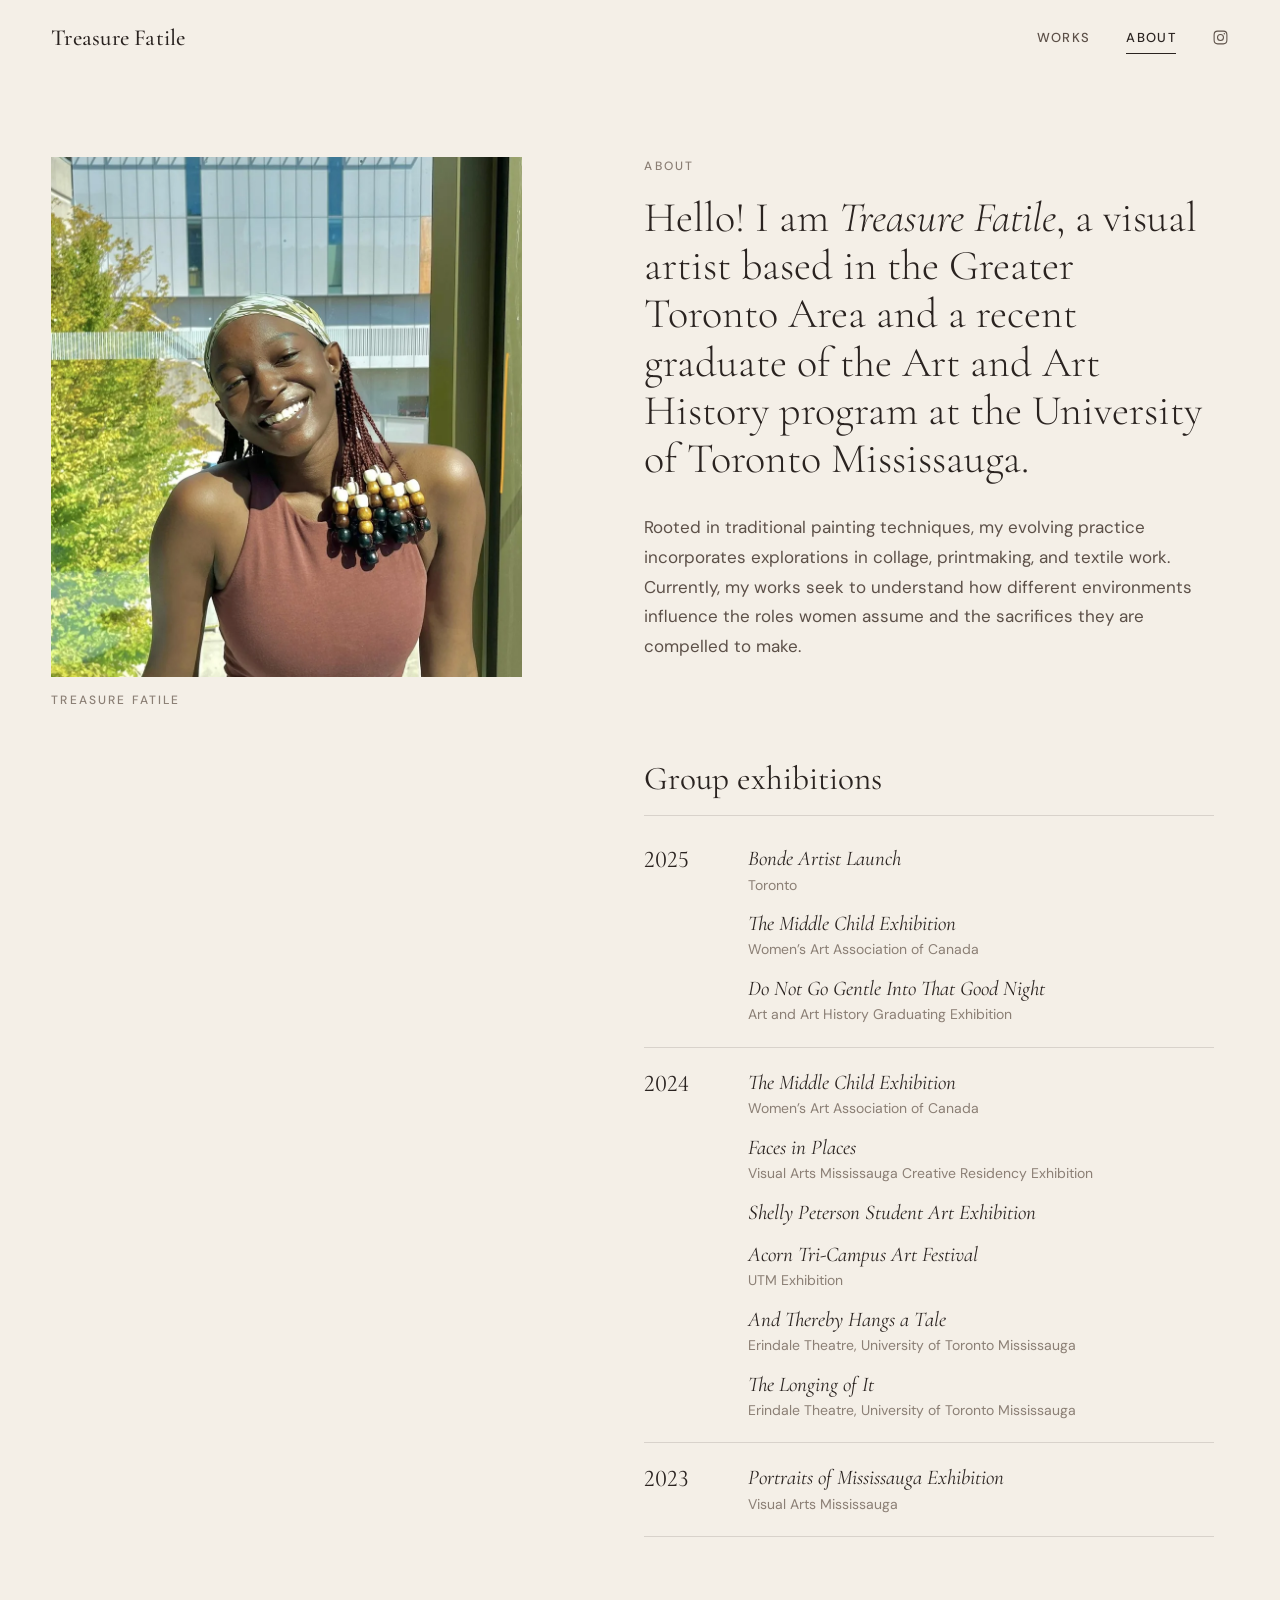
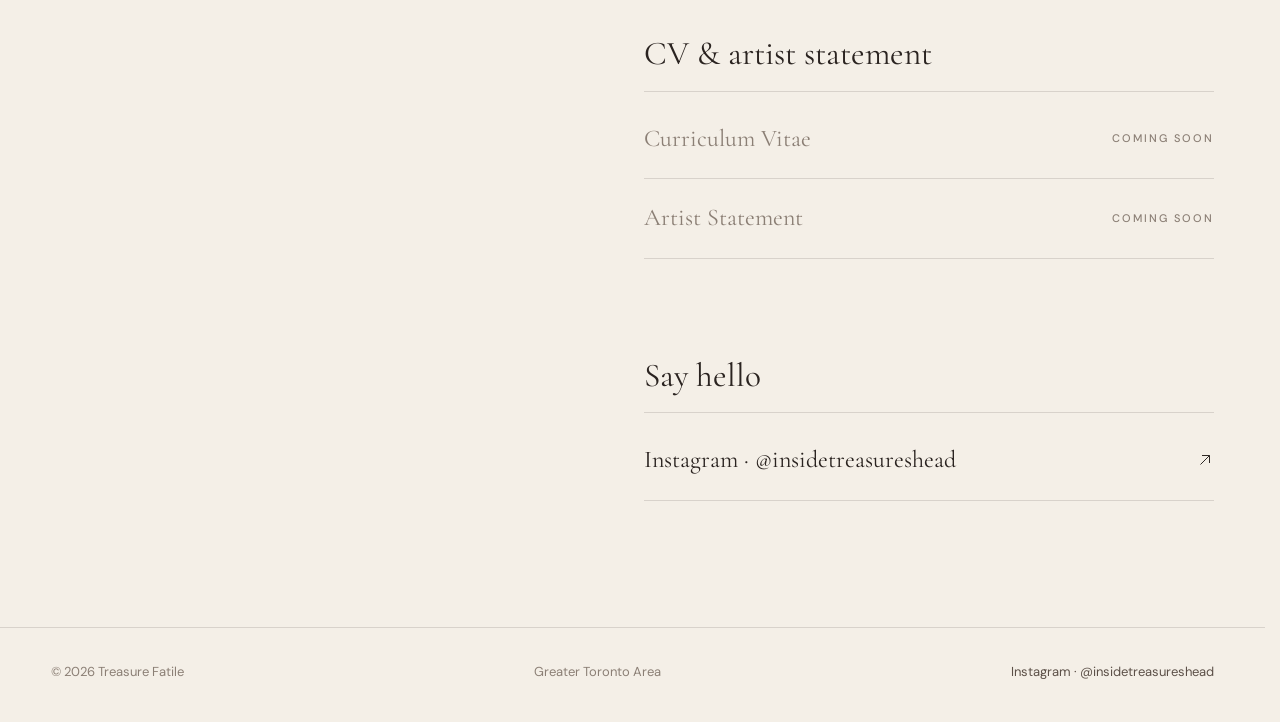
==== about.html @ 6b2fd675 "Build Treasure Fatile art portfolio site Static portfolio with a home page that flows through the wo" ====
<!doctype html>
<html lang="en">
  <head>
    <meta charset="utf-8" />
    <meta name="viewport" content="width=device-width, initial-scale=1, viewport-fit=cover" />
    <title>About | Treasure Fatile</title>
    <meta name="description" content="Treasure Fatile is a visual artist based in the Greater Toronto Area and a graduate of the Art and Art History program at the University of Toronto Mississauga." />
    <meta name="theme-color" content="#f4efe7" />
    <meta property="og:type" content="website" />
    <meta property="og:title" content="About | Treasure Fatile" />
    <meta property="og:description" content="Treasure Fatile is a visual artist based in the Greater Toronto Area and a graduate of the Art and Art History program at the University of Toronto Mississauga." />
    <meta property="og:image" content="assets/img/og.jpg" />
    <meta name="twitter:card" content="summary_large_image" />
    <link rel="icon" href="assets/img/favicon.svg" type="image/svg+xml" />
    <link rel="preload" href="assets/fonts/cormorant-garamond-latin-300-normal.woff2" as="font" type="font/woff2" crossorigin />
    <link rel="preload" href="assets/fonts/dm-sans-latin-wght-normal.woff2" as="font" type="font/woff2" crossorigin />
    <link rel="stylesheet" href="assets/css/fonts.css" />
    <link rel="stylesheet" href="assets/css/style.css" />
    <script>document.documentElement.classList.add("js");</script>
    <script src="assets/js/data.js" defer></script>
    <script src="assets/js/images.js" defer></script>
    <script src="assets/js/main.js" defer></script>
  </head>
  <body data-page="about">
    <a class="skip" href="#main">Skip to content</a>
    <header class="site-header">
      <div class="wrap">
        <a class="wordmark" href="index.html">Treasure Fatile</a>
        <nav class="nav" aria-label="Main">
          <a href="works.html">Works</a>
          <a href="about.html" aria-current="page">About</a>
          <a class="nav__ig" href="https://www.instagram.com/insidetreasureshead/" target="_blank" rel="noopener" aria-label="Instagram, @insidetreasureshead (opens in a new tab)">
            <svg viewBox="0 0 24 24" fill="none" stroke="currentColor" stroke-width="1.5" aria-hidden="true"><rect x="3" y="3" width="18" height="18" rx="5"/><circle cx="12" cy="12" r="4.2"/><circle cx="17.4" cy="6.6" r="1" fill="currentColor" stroke="none"/></svg>
          </a>
        </nav>
      </div>
    </header>

    <main id="main" class="about">
      <div class="wrap">
        <figure class="about__portrait" data-reveal>
          <div data-art="treasure-portrait" data-alt="Portrait of Treasure Fatile"></div>
          <figcaption class="eyebrow">Treasure Fatile</figcaption>
        </figure>

        <div class="about__body">
          <h1 class="eyebrow" data-reveal>About</h1>
          <p class="about__lead" data-reveal style="--d: 0.08s">
            Hello! I am <em>Treasure Fatile</em>, a visual artist based in the Greater Toronto Area and a recent
            graduate of the Art and Art History program at the University of Toronto Mississauga.
          </p>
          <p class="about__text" data-reveal style="--d: 0.16s">
            Rooted in traditional painting techniques, my evolving practice incorporates explorations in collage,
            printmaking, and textile work. Currently, my works seek to understand how different environments
            influence the roles women assume and the sacrifices they are compelled to make.
          </p>

          <section class="about-section" aria-labelledby="ex-title">
            <h2 id="ex-title" data-reveal>Group exhibitions</h2>
            <div class="ex-year" data-reveal>
              <h3>2025</h3>
              <ul>
                  <li>
                    <span class="ex-title">Bonde Artist Launch</span>
                    <span class="ex-venue">Toronto</span>
                  </li>
                  <li>
                    <span class="ex-title">The Middle Child Exhibition</span>
                    <span class="ex-venue">Women’s Art Association of Canada</span>
                  </li>
                  <li>
                    <span class="ex-title">Do Not Go Gentle Into That Good Night</span>
                    <span class="ex-venue">Art and Art History Graduating Exhibition</span>
                  </li>
              </ul>
            </div>
            <div class="ex-year" data-reveal>
              <h3>2024</h3>
              <ul>
                  <li>
                    <span class="ex-title">The Middle Child Exhibition</span>
                    <span class="ex-venue">Women’s Art Association of Canada</span>
                  </li>
                  <li>
                    <span class="ex-title">Faces in Places</span>
                    <span class="ex-venue">Visual Arts Mississauga Creative Residency Exhibition</span>
                  </li>
                  <li>
                    <span class="ex-title">Shelly Peterson Student Art Exhibition</span>
                  </li>
                  <li>
                    <span class="ex-title">Acorn Tri-Campus Art Festival</span>
                    <span class="ex-venue">UTM Exhibition</span>
                  </li>
                  <li>
                    <span class="ex-title">And Thereby Hangs a Tale</span>
                    <span class="ex-venue">Erindale Theatre, University of Toronto Mississauga</span>
                  </li>
                  <li>
                    <span class="ex-title">The Longing of It</span>
                    <span class="ex-venue">Erindale Theatre, University of Toronto Mississauga</span>
                  </li>
              </ul>
            </div>
            <div class="ex-year" data-reveal>
              <h3>2023</h3>
              <ul>
                  <li>
                    <span class="ex-title">Portraits of Mississauga Exhibition</span>
                    <span class="ex-venue">Visual Arts Mississauga</span>
                  </li>
              </ul>
            </div>
          </section>

          <section class="about-section" aria-labelledby="docs-title">
            <h2 id="docs-title" data-reveal>CV &amp; artist statement</h2>
            <!--
              When the files are ready, replace each <span class="doc-link doc-link--pending"> ... </span> with a link, e.g.
              <a class="doc-link" href="assets/docs/treasure-fatile-cv.pdf" target="_blank" rel="noopener">Curriculum Vitae <svg class="arrow" viewBox="0 0 24 24" fill="none" stroke="currentColor" stroke-width="1.3" aria-hidden="true"><path d="M6 18L18 6M8 6h10v10"/></svg></a>
            -->
            <ul class="doc-links" data-reveal>
              <li>
                <span class="doc-link doc-link--pending">Curriculum Vitae <span class="eyebrow">Coming soon</span></span>
              </li>
              <li>
                <span class="doc-link doc-link--pending">Artist Statement <span class="eyebrow">Coming soon</span></span>
              </li>
            </ul>
          </section>

          <section class="about-section" aria-labelledby="hello-title">
            <h2 id="hello-title" data-reveal>Say hello</h2>
            <ul class="doc-links" data-reveal>
              <li>
                <a class="doc-link" href="https://www.instagram.com/insidetreasureshead/" target="_blank" rel="noopener">Instagram &middot; @insidetreasureshead <svg class="arrow" viewBox="0 0 24 24" fill="none" stroke="currentColor" stroke-width="1.3" aria-hidden="true"><path d="M6 18L18 6M8 6h10v10"/></svg></a>
              </li>
            </ul>
          </section>
        </div>
      </div>
    </main>

    <footer class="site-footer">
      <div class="wrap">
        <span>&copy; <span data-current-year>2026</span> Treasure Fatile</span>
        <span>Greater Toronto Area</span>
        <a href="https://www.instagram.com/insidetreasureshead/" target="_blank" rel="noopener">Instagram &middot; @insidetreasureshead</a>
      </div>
    </footer>
  </body>
</html>
---- assets/css/fonts.css ----
/* Self-hosted fonts (from Fontsource, SIL Open Font License). */

@font-face {
  font-family: "Cormorant Garamond";
  font-style: normal;
  font-weight: 300;
  font-display: swap;
  src: url(../fonts/cormorant-garamond-vietnamese-300-normal.woff2) format("woff2");
  unicode-range: U+0102-0103,U+0110-0111,U+0128-0129,U+0168-0169,U+01A0-01A1,U+01AF-01B0,U+0300-0301,U+0303-0304,U+0308-0309,U+0323,U+0329,U+1EA0-1EF9,U+20AB;
}

@font-face {
  font-family: "Cormorant Garamond";
  font-style: normal;
  font-weight: 300;
  font-display: swap;
  src: url(../fonts/cormorant-garamond-latin-ext-300-normal.woff2) format("woff2");
  unicode-range: U+0100-02BA,U+02BD-02C5,U+02C7-02CC,U+02CE-02D7,U+02DD-02FF,U+0304,U+0308,U+0329,U+1D00-1DBF,U+1E00-1E9F,U+1EF2-1EFF,U+2020,U+20A0-20AB,U+20AD-20C0,U+2113,U+2C60-2C7F,U+A720-A7FF;
}

@font-face {
  font-family: "Cormorant Garamond";
  font-style: normal;
  font-weight: 300;
  font-display: swap;
  src: url(../fonts/cormorant-garamond-latin-300-normal.woff2) format("woff2");
  unicode-range: U+0000-00FF,U+0131,U+0152-0153,U+02BB-02BC,U+02C6,U+02DA,U+02DC,U+0304,U+0308,U+0329,U+2000-206F,U+20AC,U+2122,U+2191,U+2193,U+2212,U+2215,U+FEFF,U+FFFD;
}

@font-face {
  font-family: "Cormorant Garamond";
  font-style: italic;
  font-weight: 300;
  font-display: swap;
  src: url(../fonts/cormorant-garamond-vietnamese-300-italic.woff2) format("woff2");
  unicode-range: U+0102-0103,U+0110-0111,U+0128-0129,U+0168-0169,U+01A0-01A1,U+01AF-01B0,U+0300-0301,U+0303-0304,U+0308-0309,U+0323,U+0329,U+1EA0-1EF9,U+20AB;
}

@font-face {
  font-family: "Cormorant Garamond";
  font-style: italic;
  font-weight: 300;
  font-display: swap;
  src: url(../fonts/cormorant-garamond-latin-ext-300-italic.woff2) format("woff2");
  unicode-range: U+0100-02BA,U+02BD-02C5,U+02C7-02CC,U+02CE-02D7,U+02DD-02FF,U+0304,U+0308,U+0329,U+1D00-1DBF,U+1E00-1E9F,U+1EF2-1EFF,U+2020,U+20A0-20AB,U+20AD-20C0,U+2113,U+2C60-2C7F,U+A720-A7FF;
}

@font-face {
  font-family: "Cormorant Garamond";
  font-style: italic;
  font-weight: 300;
  font-display: swap;
  src: url(../fonts/cormorant-garamond-latin-300-italic.woff2) format("woff2");
  unicode-range: U+0000-00FF,U+0131,U+0152-0153,U+02BB-02BC,U+02C6,U+02DA,U+02DC,U+0304,U+0308,U+0329,U+2000-206F,U+20AC,U+2122,U+2191,U+2193,U+2212,U+2215,U+FEFF,U+FFFD;
}

@font-face {
  font-family: "Cormorant Garamond";
  font-style: normal;
  font-weight: 400;
  font-display: swap;
  src: url(../fonts/cormorant-garamond-vietnamese-400-normal.woff2) format("woff2");
  unicode-range: U+0102-0103,U+0110-0111,U+0128-0129,U+0168-0169,U+01A0-01A1,U+01AF-01B0,U+0300-0301,U+0303-0304,U+0308-0309,U+0323,U+0329,U+1EA0-1EF9,U+20AB;
}

@font-face {
  font-family: "Cormorant Garamond";
  font-style: normal;
  font-weight: 400;
  font-display: swap;
  src: url(../fonts/cormorant-garamond-latin-ext-400-normal.woff2) format("woff2");
  unicode-range: U+0100-02BA,U+02BD-02C5,U+02C7-02CC,U+02CE-02D7,U+02DD-02FF,U+0304,U+0308,U+0329,U+1D00-1DBF,U+1E00-1E9F,U+1EF2-1EFF,U+2020,U+20A0-20AB,U+20AD-20C0,U+2113,U+2C60-2C7F,U+A720-A7FF;
}

@font-face {
  font-family: "Cormorant Garamond";
  font-style: normal;
  font-weight: 400;
  font-display: swap;
  src: url(../fonts/cormorant-garamond-latin-400-normal.woff2) format("woff2");
  unicode-range: U+0000-00FF,U+0131,U+0152-0153,U+02BB-02BC,U+02C6,U+02DA,U+02DC,U+0304,U+0308,U+0329,U+2000-206F,U+20AC,U+2122,U+2191,U+2193,U+2212,U+2215,U+FEFF,U+FFFD;
}

@font-face {
  font-family: "Cormorant Garamond";
  font-style: italic;
  font-weight: 400;
  font-display: swap;
  src: url(../fonts/cormorant-garamond-vietnamese-400-italic.woff2) format("woff2");
  unicode-range: U+0102-0103,U+0110-0111,U+0128-0129,U+0168-0169,U+01A0-01A1,U+01AF-01B0,U+0300-0301,U+0303-0304,U+0308-0309,U+0323,U+0329,U+1EA0-1EF9,U+20AB;
}

@font-face {
  font-family: "Cormorant Garamond";
  font-style: italic;
  font-weight: 400;
  font-display: swap;
  src: url(../fonts/cormorant-garamond-latin-ext-400-italic.woff2) format("woff2");
  unicode-range: U+0100-02BA,U+02BD-02C5,U+02C7-02CC,U+02CE-02D7,U+02DD-02FF,U+0304,U+0308,U+0329,U+1D00-1DBF,U+1E00-1E9F,U+1EF2-1EFF,U+2020,U+20A0-20AB,U+20AD-20C0,U+2113,U+2C60-2C7F,U+A720-A7FF;
}

@font-face {
  font-family: "Cormorant Garamond";
  font-style: italic;
  font-weight: 400;
  font-display: swap;
  src: url(../fonts/cormorant-garamond-latin-400-italic.woff2) format("woff2");
  unicode-range: U+0000-00FF,U+0131,U+0152-0153,U+02BB-02BC,U+02C6,U+02DA,U+02DC,U+0304,U+0308,U+0329,U+2000-206F,U+20AC,U+2122,U+2191,U+2193,U+2212,U+2215,U+FEFF,U+FFFD;
}

@font-face {
  font-family: "Cormorant Garamond";
  font-style: normal;
  font-weight: 500;
  font-display: swap;
  src: url(../fonts/cormorant-garamond-vietnamese-500-normal.woff2) format("woff2");
  unicode-range: U+0102-0103,U+0110-0111,U+0128-0129,U+0168-0169,U+01A0-01A1,U+01AF-01B0,U+0300-0301,U+0303-0304,U+0308-0309,U+0323,U+0329,U+1EA0-1EF9,U+20AB;
}

@font-face {
  font-family: "Cormorant Garamond";
  font-style: normal;
  font-weight: 500;
  font-display: swap;
  src: url(../fonts/cormorant-garamond-latin-ext-500-normal.woff2) format("woff2");
  unicode-range: U+0100-02BA,U+02BD-02C5,U+02C7-02CC,U+02CE-02D7,U+02DD-02FF,U+0304,U+0308,U+0329,U+1D00-1DBF,U+1E00-1E9F,U+1EF2-1EFF,U+2020,U+20A0-20AB,U+20AD-20C0,U+2113,U+2C60-2C7F,U+A720-A7FF;
}

@font-face {
  font-family: "Cormorant Garamond";
  font-style: normal;
  font-weight: 500;
  font-display: swap;
  src: url(../fonts/cormorant-garamond-latin-500-normal.woff2) format("woff2");
  unicode-range: U+0000-00FF,U+0131,U+0152-0153,U+02BB-02BC,U+02C6,U+02DA,U+02DC,U+0304,U+0308,U+0329,U+2000-206F,U+20AC,U+2122,U+2191,U+2193,U+2212,U+2215,U+FEFF,U+FFFD;
}

@font-face {
  font-family: "Cormorant Garamond";
  font-style: italic;
  font-weight: 500;
  font-display: swap;
  src: url(../fonts/cormorant-garamond-vietnamese-500-italic.woff2) format("woff2");
  unicode-range: U+0102-0103,U+0110-0111,U+0128-0129,U+0168-0169,U+01A0-01A1,U+01AF-01B0,U+0300-0301,U+0303-0304,U+0308-0309,U+0323,U+0329,U+1EA0-1EF9,U+20AB;
}

@font-face {
  font-family: "Cormorant Garamond";
  font-style: italic;
  font-weight: 500;
  font-display: swap;
  src: url(../fonts/cormorant-garamond-latin-ext-500-italic.woff2) format("woff2");
  unicode-range: U+0100-02BA,U+02BD-02C5,U+02C7-02CC,U+02CE-02D7,U+02DD-02FF,U+0304,U+0308,U+0329,U+1D00-1DBF,U+1E00-1E9F,U+1EF2-1EFF,U+2020,U+20A0-20AB,U+20AD-20C0,U+2113,U+2C60-2C7F,U+A720-A7FF;
}

@font-face {
  font-family: "Cormorant Garamond";
  font-style: italic;
  font-weight: 500;
  font-display: swap;
  src: url(../fonts/cormorant-garamond-latin-500-italic.woff2) format("woff2");
  unicode-range: U+0000-00FF,U+0131,U+0152-0153,U+02BB-02BC,U+02C6,U+02DA,U+02DC,U+0304,U+0308,U+0329,U+2000-206F,U+20AC,U+2122,U+2191,U+2193,U+2212,U+2215,U+FEFF,U+FFFD;
}

@font-face {
  font-family: "DM Sans";
  font-style: normal;
  font-weight: 100 1000;
  font-display: swap;
  src: url(../fonts/dm-sans-latin-ext-wght-normal.woff2) format("woff2-variations"), url(../fonts/dm-sans-latin-ext-wght-normal.woff2) format("woff2");
  unicode-range: U+0100-02BA,U+02BD-02C5,U+02C7-02CC,U+02CE-02D7,U+02DD-02FF,U+0304,U+0308,U+0329,U+1D00-1DBF,U+1E00-1E9F,U+1EF2-1EFF,U+2020,U+20A0-20AB,U+20AD-20C0,U+2113,U+2C60-2C7F,U+A720-A7FF;
}

@font-face {
  font-family: "DM Sans";
  font-style: normal;
  font-weight: 100 1000;
  font-display: swap;
  src: url(../fonts/dm-sans-latin-wght-normal.woff2) format("woff2-variations"), url(../fonts/dm-sans-latin-wght-normal.woff2) format("woff2");
  unicode-range: U+0000-00FF,U+0131,U+0152-0153,U+02BB-02BC,U+02C6,U+02DA,U+02DC,U+0304,U+0308,U+0329,U+2000-206F,U+20AC,U+2122,U+2191,U+2193,U+2212,U+2215,U+FEFF,U+FFFD;
}

@font-face {
  font-family: "DM Sans";
  font-style: italic;
  font-weight: 100 1000;
  font-display: swap;
  src: url(../fonts/dm-sans-latin-ext-wght-italic.woff2) format("woff2-variations"), url(../fonts/dm-sans-latin-ext-wght-italic.woff2) format("woff2");
  unicode-range: U+0100-02BA,U+02BD-02C5,U+02C7-02CC,U+02CE-02D7,U+02DD-02FF,U+0304,U+0308,U+0329,U+1D00-1DBF,U+1E00-1E9F,U+1EF2-1EFF,U+2020,U+20A0-20AB,U+20AD-20C0,U+2113,U+2C60-2C7F,U+A720-A7FF;
}

@font-face {
  font-family: "DM Sans";
  font-style: italic;
  font-weight: 100 1000;
  font-display: swap;
  src: url(../fonts/dm-sans-latin-wght-italic.woff2) format("woff2-variations"), url(../fonts/dm-sans-latin-wght-italic.woff2) format("woff2");
  unicode-range: U+0000-00FF,U+0131,U+0152-0153,U+02BB-02BC,U+02C6,U+02DA,U+02DC,U+0304,U+0308,U+0329,U+2000-206F,U+20AC,U+2122,U+2191,U+2193,U+2212,U+2215,U+FEFF,U+FFFD;
}
---- assets/css/style.css ----
/* ==========================================================================
   Treasure Fatile, portfolio
   Calm, warm paper background so the colour stays in the work.
   ========================================================================== */

:root {
  --bg: #f4efe7;
  --bg-2: #ece5d9;
  --ink: #2a2320;
  --ink-2: #5c5048;
  --ink-3: #8b7f75;
  --line: rgba(42, 35, 32, 0.14);
  --accent: #9e4a2c;

  --serif: "Cormorant Garamond", "Cormorant", "Iowan Old Style", Georgia, serif;
  --sans: "DM Sans", system-ui, -apple-system, "Segoe UI", sans-serif;

  --gutter: clamp(16px, 4vw, 56px);
  --max: 1360px;
  --header-h: 76px;

  --ease: cubic-bezier(0.22, 0.61, 0.36, 1);
  --ease-out: cubic-bezier(0.16, 1, 0.3, 1);
  --slow: 1.1s;
}

@view-transition {
  navigation: auto;
}

::view-transition-old(root),
::view-transition-new(root) {
  animation-duration: 0.55s;
  animation-timing-function: var(--ease);
}

*,
*::before,
*::after {
  box-sizing: border-box;
}

html {
  -webkit-text-size-adjust: 100%;
  text-size-adjust: 100%;
  scroll-behavior: smooth;
  scrollbar-gutter: stable;
}

body {
  margin: 0;
  background: var(--bg);
  color: var(--ink);
  font-family: var(--sans);
  font-size: 16px;
  line-height: 1.6;
  font-optical-sizing: auto;
  -webkit-font-smoothing: antialiased;
  -moz-osx-font-smoothing: grayscale;
  text-rendering: optimizeLegibility;
  overflow-x: hidden;
}

img {
  display: block;
  max-width: 100%;
  height: auto;
}

a {
  color: inherit;
  text-decoration: none;
}

button {
  font: inherit;
  color: inherit;
  background: none;
  border: 0;
  padding: 0;
  cursor: pointer;
}

::selection {
  background: var(--ink);
  color: var(--bg);
}

:focus-visible {
  outline: 1.5px solid var(--accent);
  outline-offset: 4px;
  border-radius: 2px;
}

.wrap {
  width: 100%;
  max-width: var(--max);
  margin-inline: auto;
  padding-inline: var(--gutter);
}

.visually-hidden {
  position: absolute !important;
  width: 1px;
  height: 1px;
  overflow: hidden;
  clip: rect(0 0 0 0);
  white-space: nowrap;
}

.skip {
  position: fixed;
  top: 12px;
  left: 12px;
  z-index: 100;
  padding: 10px 16px;
  background: var(--ink);
  color: var(--bg);
  border-radius: 999px;
  font-size: 14px;
  transform: translateY(-200%);
  transition: transform 0.3s var(--ease);
}

.skip:focus {
  transform: none;
}

/* Small type helpers ------------------------------------------------------ */

.eyebrow {
  font-family: var(--sans);
  font-size: 12px;
  font-weight: 500;
  letter-spacing: 0.18em;
  text-transform: uppercase;
  color: var(--ink-3);
  margin: 0;
}

.arrow {
  display: inline-block;
  width: 0.9em;
  height: 0.9em;
  vertical-align: -0.08em;
  transition: transform 0.6s var(--ease-out);
}

/* Header ------------------------------------------------------------------ */

.site-header {
  position: fixed;
  inset: 0 0 auto 0;
  z-index: 40;
  height: var(--header-h);
  transition:
    transform 0.7s var(--ease-out),
    background-color 0.5s var(--ease),
    box-shadow 0.5s var(--ease);
}

.site-header.is-scrolled {
  background: rgba(244, 239, 231, 0.82);
  -webkit-backdrop-filter: saturate(1.2) blur(14px);
  backdrop-filter: saturate(1.2) blur(14px);
  box-shadow: 0 1px 0 var(--line);
}

.site-header.is-hidden {
  transform: translateY(-101%);
}

.site-header .wrap {
  height: 100%;
  display: flex;
  align-items: center;
  justify-content: space-between;
  gap: 24px;
}

.wordmark {
  font-family: var(--serif);
  font-size: 23px;
  font-weight: 500;
  letter-spacing: 0.01em;
  line-height: 1;
  white-space: nowrap;
}

.nav {
  display: flex;
  align-items: center;
  gap: clamp(18px, 3vw, 36px);
}

.nav a {
  position: relative;
  font-size: 13px;
  font-weight: 500;
  letter-spacing: 0.1em;
  text-transform: uppercase;
  padding-block: 6px;
  color: var(--ink-2);
  transition: color 0.4s var(--ease);
}

.nav a::after {
  content: "";
  position: absolute;
  left: 0;
  right: 0;
  bottom: 0;
  height: 1px;
  background: currentColor;
  transform: scaleX(0);
  transform-origin: right;
  transition: transform 0.6s var(--ease-out);
}

.nav a:hover,
.nav a[aria-current="page"] {
  color: var(--ink);
}

.nav a:hover::after,
.nav a[aria-current="page"]::after {
  transform: scaleX(1);
  transform-origin: left;
}

.nav .nav__ig svg {
  width: 17px;
  height: 17px;
  display: block;
}

.nav .nav__ig::after {
  display: none;
}

/* Reveal on scroll ---------------------------------------------------------- */

.js [data-reveal] {
  opacity: 0;
  transform: translate3d(0, 28px, 0);
  transition:
    opacity var(--slow) var(--ease),
    transform calc(var(--slow) * 1.2) var(--ease-out);
  transition-delay: var(--d, 0s);
}

.js [data-reveal].is-in {
  opacity: 1;
  transform: none;
}

/* Artwork image (shared) ---------------------------------------------------- */

.art {
  display: flex;
  gap: var(--dip-gap, 3%);
  width: 100%;
}

.art__panel {
  position: relative;
  flex: var(--grow, 100) 1 0;
  min-width: 0;
  aspect-ratio: var(--ar);
  overflow: hidden;
  background-color: var(--tone, var(--bg-2));
}

.art__panel::before {
  content: "";
  position: absolute;
  inset: -12px;
  background-image: var(--lqip);
  background-size: cover;
  background-position: center;
  filter: blur(14px);
  transform: scale(1.06);
  transition: opacity 0.9s var(--ease);
}

.art__panel img {
  position: relative;
  width: 100%;
  height: 100%;
  object-fit: contain;
  opacity: 0;
  transform: scale(1.015);
  transition:
    opacity 1s var(--ease),
    transform 1.6s var(--ease-out);
}

.art__panel.is-loaded img {
  opacity: 1;
  transform: none;
}

.art__panel.is-loaded::before {
  opacity: 0;
}

.art-link {
  display: block;
  cursor: zoom-in;
}

.art-link .art__panel img {
  transition:
    opacity 1s var(--ease),
    transform 1.6s var(--ease-out),
    filter 0.8s var(--ease);
}

@media (hover: hover) {
  .art-link:hover .art__panel.is-loaded img {
    transform: scale(1.025);
  }
}

.caption {
  margin-top: 14px;
  display: grid;
  gap: 2px;
}

.caption__title {
  font-family: var(--serif);
  font-size: 21px;
  font-style: italic;
  font-weight: 400;
  line-height: 1.25;
  margin: 0;
  overflow-wrap: anywhere;
}

.caption__meta {
  margin: 0;
  font-size: 13px;
  color: var(--ink-3);
  letter-spacing: 0.01em;
}

/* Home: hero ---------------------------------------------------------------- */

.hero {
  position: relative;
  min-height: 100svh;
  padding-top: calc(var(--header-h) + 3vh);
  padding-bottom: 6vh;
  display: flex;
  align-items: center;
}

.hero .wrap {
  display: grid;
  grid-template-columns: repeat(12, minmax(0, 1fr));
  column-gap: 24px;
  align-items: center;
}

.hero__text {
  grid-column: 1 / span 6;
  position: relative;
  z-index: 1;
}

.hero__name {
  font-family: var(--serif);
  font-weight: 300;
  font-size: clamp(58px, 9.6vw, 158px);
  line-height: 0.88;
  letter-spacing: -0.015em;
  margin: 22px 0 0;
}

.hero__name span {
  display: block;
}

.hero__name span + span {
  font-style: italic;
  padding-left: 0.62em;
}

.hero__lede {
  margin: 34px 0 0;
  max-width: 30ch;
  font-family: var(--serif);
  font-size: clamp(20px, 1.8vw, 25px);
  line-height: 1.4;
  color: var(--ink-2);
}

.hero__links {
  margin-top: 40px;
  display: flex;
  flex-wrap: wrap;
  gap: 14px 28px;
}

.btn-line {
  display: inline-flex;
  align-items: center;
  gap: 10px;
  padding-bottom: 6px;
  font-size: 13px;
  font-weight: 500;
  letter-spacing: 0.1em;
  text-transform: uppercase;
  border-bottom: 1px solid var(--line);
  transition: border-color 0.5s var(--ease);
}

.btn-line:hover {
  border-color: var(--ink);
}

.btn-line:hover .arrow {
  transform: translateX(4px);
}

.btn-line--down:hover .arrow {
  transform: translateY(3px);
}

.hero__media {
  grid-column: 7 / span 6;
  display: flex;
  flex-direction: column;
  align-items: center;
}

.hero__frame {
  --frame-h: min(70svh, 680px);
  position: relative;
  width: 100%;
  height: var(--frame-h);
}

.hero__slide {
  position: absolute;
  inset: 0;
  display: flex;
  align-items: flex-end;
  justify-content: center;
  opacity: 0;
  visibility: hidden;
  transition:
    opacity 2s var(--ease),
    visibility 0s linear 2s;
}

.hero__slide.is-active {
  opacity: 1;
  visibility: visible;
  transition:
    opacity 2s var(--ease),
    visibility 0s;
}

.hero__slide .art-link {
  width: min(100%, calc(var(--frame-h) * var(--ratio)));
}

.hero__slide .art__panel img {
  transform: scale(1.04);
  transition:
    opacity 1s var(--ease),
    transform 8s linear;
}

.hero__slide.is-active .art__panel.is-loaded img {
  transform: scale(1);
}

.hero__caption {
  margin-top: 18px;
  height: 1.5em;
  position: relative;
  width: 100%;
  text-align: center;
  font-family: var(--serif);
  font-style: italic;
  font-size: 18px;
  color: var(--ink-2);
}

.hero__caption span {
  position: absolute;
  inset: 0;
  opacity: 0;
  transform: translateY(6px);
  transition:
    opacity 1.2s var(--ease),
    transform 1.2s var(--ease-out);
}

.hero__caption span.is-active {
  opacity: 1;
  transform: none;
  transition-delay: 0.5s;
}

.scroll-cue {
  position: absolute;
  left: 50%;
  bottom: 22px;
  transform: translateX(-50%);
  width: 1px;
  height: 48px;
  overflow: hidden;
}

.scroll-cue::after {
  content: "";
  position: absolute;
  inset: 0;
  background: var(--ink-3);
  animation: cue 2.6s var(--ease) infinite;
}

@keyframes cue {
  0% {
    transform: translateY(-100%);
  }
  55%,
  100% {
    transform: translateY(100%);
  }
}

/* Home: statement ----------------------------------------------------------- */

.statement {
  padding-block: clamp(80px, 16vh, 180px);
  text-align: center;
}

.statement figure {
  margin: 0;
}

.statement blockquote {
  margin: 0 auto;
  max-width: 24ch;
  font-family: var(--serif);
  font-weight: 300;
  font-size: clamp(30px, 4.2vw, 58px);
  line-height: 1.16;
  letter-spacing: -0.005em;
}

.statement blockquote em {
  font-style: italic;
  color: var(--accent);
}

.statement figcaption {
  margin-top: 30px;
}

/* Home: flowing works ------------------------------------------------------- */

.flow-head {
  display: flex;
  align-items: baseline;
  justify-content: space-between;
  gap: 24px;
  padding-bottom: 22px;
  border-bottom: 1px solid var(--line);
  margin-bottom: clamp(56px, 10vh, 120px);
}

.section-title {
  font-family: var(--serif);
  font-weight: 300;
  font-size: clamp(34px, 4vw, 54px);
  line-height: 1;
  margin: 0;
}

.flow {
  display: grid;
  grid-template-columns: repeat(12, minmax(0, 1fr));
  column-gap: 24px;
  row-gap: clamp(72px, 15vh, 180px);
  align-items: start;
}

.flow__item {
  margin: 0;
  grid-column: var(--col);
  grid-row: var(--row);
  margin-top: var(--offset, 0);
  /* Never taller than the screen, never cropped. */
  width: min(100%, calc(80svh * var(--ratio)));
  justify-self: var(--justify, start);
}

.flow__item[data-speed] {
  will-change: translate;
}

/* Home: closing links ------------------------------------------------------- */

.closing {
  padding-block: clamp(110px, 22vh, 240px) clamp(60px, 12vh, 140px);
}

.closing__links {
  display: grid;
  grid-template-columns: 1fr 1fr;
  border-top: 1px solid var(--line);
}

.big-link {
  display: flex;
  align-items: flex-end;
  justify-content: space-between;
  gap: 24px;
  padding: 36px 0 34px;
  border-bottom: 1px solid var(--line);
  font-family: var(--serif);
  font-weight: 300;
  font-size: clamp(30px, 4vw, 56px);
  line-height: 1.05;
  transition: color 0.5s var(--ease);
}

.big-link + .big-link {
  padding-left: 32px;
  border-left: 1px solid var(--line);
}

.big-link small {
  display: block;
  margin-bottom: 12px;
}

.big-link .arrow {
  width: 0.6em;
  height: 0.6em;
  flex: none;
  margin-bottom: 0.18em;
}

.big-link:hover {
  color: var(--accent);
}

.big-link:hover .arrow {
  transform: translate(6px, -6px);
}

/* Footer -------------------------------------------------------------------- */

.site-footer {
  padding-block: 34px 40px;
  border-top: 1px solid var(--line);
  font-size: 13px;
  color: var(--ink-3);
}

.site-footer .wrap {
  display: flex;
  flex-wrap: wrap;
  align-items: center;
  justify-content: space-between;
  gap: 10px 28px;
}

.site-footer a {
  color: var(--ink-2);
  transition: color 0.4s var(--ease);
}

.site-footer a:hover {
  color: var(--accent);
}

/* Inner pages: shared head ------------------------------------------------- */

.page-head {
  padding-top: calc(var(--header-h) + clamp(48px, 10vh, 120px));
  padding-bottom: clamp(32px, 6vh, 64px);
}

.page-title {
  font-family: var(--serif);
  font-weight: 300;
  font-size: clamp(56px, 9vw, 132px);
  line-height: 0.9;
  letter-spacing: -0.015em;
  margin: 18px 0 0;
}

.page-sub {
  margin: 22px 0 0;
  font-family: var(--serif);
  font-size: clamp(19px, 1.7vw, 23px);
  color: var(--ink-2);
  max-width: 44ch;
}

/* Works: filters ------------------------------------------------------------ */

.filters {
  position: sticky;
  top: 0;
  z-index: 20;
  background: rgba(244, 239, 231, 0.88);
  -webkit-backdrop-filter: blur(14px);
  backdrop-filter: blur(14px);
  border-block: 1px solid var(--line);
  transition: top 0.7s var(--ease-out);
}

.header-shown .filters {
  top: var(--header-h);
}

.filters .wrap {
  display: flex;
  flex-wrap: wrap;
  align-items: center;
  justify-content: space-between;
  gap: 12px 32px;
  padding-block: 14px;
}

.filter-group {
  display: flex;
  align-items: center;
  gap: 6px;
  min-width: 0;
}

.filter-group .eyebrow {
  margin-right: 10px;
  font-size: 11px;
}

.chips {
  flex: 1 1 auto;
  min-width: 0;
  display: flex;
  gap: 6px;
  overflow-x: auto;
  scrollbar-width: none;
  -webkit-overflow-scrolling: touch;
}

.chips::-webkit-scrollbar {
  display: none;
}

.chip {
  flex: none;
  display: inline-flex;
  align-items: baseline;
  gap: 6px;
  padding: 7px 15px 8px;
  border: 1px solid var(--line);
  border-radius: 999px;
  font-size: 13.5px;
  line-height: 1.2;
  color: var(--ink-2);
  transition:
    background-color 0.45s var(--ease),
    color 0.45s var(--ease),
    border-color 0.45s var(--ease);
}

.chip sup {
  font-size: 10px;
  color: var(--ink-3);
  transition: color 0.45s var(--ease);
}

.chip:hover {
  border-color: var(--ink-3);
  color: var(--ink);
}

.chip[aria-pressed="true"] {
  background: var(--ink);
  border-color: var(--ink);
  color: var(--bg);
}

.chip[aria-pressed="true"] sup {
  color: rgba(244, 239, 231, 0.6);
}

.chip:disabled {
  opacity: 0.35;
  cursor: default;
}

/* Works: year sections ------------------------------------------------------ */

.gallery {
  padding-block: clamp(40px, 8vh, 90px) clamp(80px, 14vh, 160px);
  transition: opacity 0.35s var(--ease);
}

.gallery.is-switching {
  opacity: 0;
}

.year {
  display: grid;
  grid-template-columns: repeat(12, minmax(0, 1fr));
  column-gap: 24px;
  padding-block: clamp(36px, 7vh, 80px);
  border-top: 1px solid var(--line);
}

.year:first-child {
  border-top: 0;
  padding-top: 0;
}

.year__label {
  grid-column: 1 / span 3;
  align-self: start;
  position: sticky;
  top: calc(var(--filters-h, 64px) + 28px);
  transition: top 0.7s var(--ease-out);
}

.header-shown .year__label {
  top: calc(var(--header-h) + var(--filters-h, 64px) + 28px);
}

.year__num {
  font-family: var(--serif);
  font-weight: 300;
  font-size: clamp(56px, 6.4vw, 96px);
  line-height: 0.9;
  margin: 0;
  font-variant-numeric: lining-nums;
}

.year__count {
  margin-top: 12px;
}

.masonry {
  grid-column: 4 / span 9;
  display: flex;
  gap: clamp(20px, 2.4vw, 36px);
  align-items: flex-start;
}

.masonry__col {
  flex: 1 1 0;
  min-width: 0;
  display: grid;
  gap: clamp(40px, 6vh, 64px);
}

.card {
  margin: 0;
}

.empty {
  padding-block: 12vh;
  text-align: center;
}

.empty p {
  font-family: var(--serif);
  font-size: 28px;
  margin: 0 0 22px;
}

/* About --------------------------------------------------------------------- */

.about {
  padding-top: calc(var(--header-h) + clamp(40px, 9vh, 110px));
  padding-bottom: clamp(80px, 14vh, 160px);
}

.about .wrap {
  display: grid;
  grid-template-columns: repeat(12, minmax(0, 1fr));
  column-gap: 24px;
}

.about__portrait {
  grid-column: 1 / span 5;
  align-self: start;
  position: sticky;
  top: calc(var(--header-h) + 24px);
  margin: 0;
}

.about__portrait .art {
  max-width: 520px;
}

.about__portrait figcaption {
  margin-top: 14px;
}

.about__body {
  grid-column: 7 / span 6;
}

.about__lead {
  font-family: var(--serif);
  font-weight: 300;
  font-size: clamp(30px, 3.3vw, 46px);
  line-height: 1.14;
  margin: 18px 0 0;
}

.about__lead em {
  font-style: italic;
}

.about__text {
  margin: 30px 0 0;
  font-size: 17px;
  line-height: 1.75;
  color: var(--ink-2);
  max-width: 54ch;
}

.about-section {
  margin-top: clamp(64px, 11vh, 120px);
}

.about-section h2 {
  font-family: var(--serif);
  font-weight: 400;
  font-size: clamp(28px, 2.6vw, 36px);
  line-height: 1.1;
  margin: 0 0 8px;
  padding-bottom: 18px;
  border-bottom: 1px solid var(--line);
}

.ex-year {
  display: grid;
  grid-template-columns: 88px 1fr;
  gap: 16px;
  padding-block: 22px;
  border-bottom: 1px solid var(--line);
}

.ex-year h3 {
  margin: 0;
  font-family: var(--serif);
  font-weight: 400;
  font-size: 24px;
  line-height: 1.2;
  font-variant-numeric: lining-nums;
}

.ex-year ul {
  list-style: none;
  margin: 0;
  padding: 0;
  display: grid;
  gap: 16px;
}

.ex-year li {
  line-height: 1.4;
}

.ex-title {
  display: block;
  font-family: var(--serif);
  font-style: italic;
  font-size: 21px;
  line-height: 1.25;
}

.ex-venue {
  display: block;
  margin-top: 3px;
  font-size: 14px;
  color: var(--ink-3);
}

.doc-links {
  list-style: none;
  margin: 0;
  padding: 0;
}

.doc-link {
  display: flex;
  align-items: center;
  justify-content: space-between;
  gap: 16px;
  padding-block: 20px;
  border-bottom: 1px solid var(--line);
  font-family: var(--serif);
  font-size: 24px;
  transition: color 0.45s var(--ease);
}

a.doc-link:hover {
  color: var(--accent);
}

a.doc-link:hover .arrow {
  transform: translate(4px, -4px);
}

.doc-link .arrow {
  width: 18px;
  height: 18px;
}

.doc-link--pending {
  color: var(--ink-3);
}

.doc-link--pending .eyebrow {
  font-size: 11px;
}

/* Lightbox ------------------------------------------------------------------ */

.lb {
  position: fixed;
  inset: 0;
  z-index: 60;
  display: grid;
  grid-template-columns: minmax(0, 1fr) 340px;
  grid-template-rows: minmax(0, 1fr);
  padding: 72px 40px 40px 40px;
  column-gap: 40px;
  visibility: hidden;
  transition: visibility 0s linear 0.7s;
}

.lb.is-open {
  visibility: visible;
  transition: visibility 0s;
}

.lb__backdrop {
  position: absolute;
  inset: 0;
  background: var(--bg);
  opacity: 0;
  transition: opacity 0.6s var(--ease);
}

.lb.is-open .lb__backdrop {
  opacity: 1;
}

.lb__stage {
  position: relative;
  min-width: 0;
  min-height: 0;
  display: flex;
  align-items: center;
  justify-content: center;
  touch-action: pan-y;
}

.lb__art {
  --dip-gap: 14px;
  position: relative;
  transform-origin: 0 0;
}

.lb__art .art {
  height: 100%;
}

.lb__art .art__panel {
  box-shadow: 0 30px 60px -30px rgba(42, 35, 32, 0.35);
}

.lb__art .art__panel .lb__low {
  position: absolute;
  inset: 0;
  width: 100%;
  height: 100%;
  object-fit: contain;
  opacity: 1;
  transform: none;
}

.lb__info {
  position: relative;
  align-self: end;
  padding-bottom: 6px;
}

.lb__count {
  font-variant-numeric: tabular-nums;
}

.lb__title {
  font-family: var(--serif);
  font-weight: 400;
  font-style: italic;
  font-size: clamp(28px, 2.4vw, 36px);
  line-height: 1.12;
  margin: 18px 0 26px;
}

.lb__meta {
  margin: 0;
  display: grid;
  grid-template-columns: 96px 1fr;
  gap: 10px 12px;
  font-size: 14.5px;
  border-top: 1px solid var(--line);
  padding-top: 20px;
}

.lb__meta dt {
  color: var(--ink-3);
  font-size: 11px;
  letter-spacing: 0.16em;
  text-transform: uppercase;
  padding-top: 3px;
}

.lb__meta dd {
  margin: 0;
  color: var(--ink);
}

.lb__nav {
  display: flex;
  gap: 10px;
  margin-top: 34px;
}

.lb__btn {
  width: 48px;
  height: 48px;
  display: inline-grid;
  place-items: center;
  border: 1px solid var(--line);
  border-radius: 50%;
  transition:
    background-color 0.4s var(--ease),
    border-color 0.4s var(--ease),
    color 0.4s var(--ease);
}

.lb__btn svg {
  width: 18px;
  height: 18px;
}

.lb__btn:hover {
  background: var(--ink);
  border-color: var(--ink);
  color: var(--bg);
}

.lb__close {
  position: absolute;
  top: 18px;
  right: 24px;
  display: inline-flex;
  align-items: center;
  gap: 10px;
  padding: 10px 6px;
  font-size: 12px;
  font-weight: 500;
  letter-spacing: 0.16em;
  text-transform: uppercase;
  color: var(--ink-2);
  transition: color 0.4s var(--ease);
}

.lb__close svg {
  width: 16px;
  height: 16px;
  transition: transform 0.6s var(--ease-out);
}

.lb__close:hover {
  color: var(--ink);
}

.lb__close:hover svg {
  transform: rotate(90deg);
}

.lb__fade {
  opacity: 0;
  transform: translateY(10px);
  transition:
    opacity 0.45s var(--ease),
    transform 0.45s var(--ease);
}

.lb.is-open .lb__fade {
  opacity: 1;
  transform: none;
  transition:
    opacity 0.8s var(--ease) 0.25s,
    transform 1s var(--ease-out) 0.25s;
}

.lb__btn[hidden] {
  display: none;
}

.lb-open {
  overflow: hidden;
}

/* Responsive ---------------------------------------------------------------- */

@media (max-width: 1100px) {
  .lb {
    grid-template-columns: minmax(0, 1fr) 280px;
    padding-inline: 28px;
    column-gap: 28px;
  }
}

@media (max-width: 960px) {
  .hero .wrap {
    row-gap: 48px;
  }

  .hero__text,
  .hero__media {
    grid-column: 1 / -1;
  }

  .hero {
    min-height: auto;
    padding-top: calc(var(--header-h) + 8vh);
  }

  .hero__frame {
    --frame-h: min(62svh, 560px);
  }

  .scroll-cue {
    display: none;
  }

  .year__label {
    grid-column: 1 / -1;
    position: static;
    display: flex;
    align-items: baseline;
    justify-content: space-between;
    margin-bottom: 32px;
  }

  .year__count {
    margin-top: 0;
  }

  .masonry {
    grid-column: 1 / -1;
  }

  .about__portrait {
    grid-column: 1 / -1;
    position: static;
    margin-bottom: 56px;
  }

  .about__portrait .art {
    max-width: 440px;
  }

  .about__body {
    grid-column: 1 / -1;
  }

  /* Lightbox stacks: art on top, details underneath. */
  .lb {
    grid-template-columns: minmax(0, 1fr);
    grid-template-rows: minmax(0, 1fr) auto;
    padding: 64px 16px 20px;
    row-gap: 18px;
  }

  .lb__info {
    align-self: start;
    display: grid;
    grid-template-columns: minmax(0, 1fr) auto;
    column-gap: 16px;
    align-items: end;
  }

  .lb__count {
    grid-column: 1 / -1;
  }

  .lb__title {
    font-size: 25px;
    margin: 8px 0 10px;
  }

  .lb__meta {
    grid-column: 1;
    grid-template-columns: 1fr;
    gap: 0;
    padding-top: 0;
    border-top: 0;
    font-size: 13.5px;
    color: var(--ink-2);
  }

  .lb__meta dt {
    display: none;
  }

  .lb__nav {
    grid-column: 2;
    grid-row: 2 / span 2;
    align-self: end;
    margin-top: 0;
  }

  .lb__btn {
    width: 44px;
    height: 44px;
  }

  .lb__close {
    top: 10px;
    right: 8px;
  }
}

@media (max-width: 720px) {
  :root {
    --header-h: 64px;
  }

  .wordmark {
    font-size: 21px;
  }

  .nav {
    gap: 18px;
  }

  .nav a {
    font-size: 12px;
    letter-spacing: 0.08em;
  }

  .flow {
    grid-template-columns: minmax(0, 1fr);
    row-gap: 72px;
  }

  .flow__item {
    grid-column: 1;
    grid-row: auto;
    margin-top: 0;
    width: min(var(--w-sm, 100%), calc(74svh * var(--ratio)));
    justify-self: var(--align-sm, start);
  }

  .flow-head {
    margin-bottom: 48px;
  }

  .closing__links {
    grid-template-columns: 1fr;
  }

  .big-link + .big-link {
    padding-left: 0;
    border-left: 0;
  }

  .filters .wrap {
    flex-direction: column;
    flex-wrap: nowrap;
    align-items: stretch;
    padding-block: 12px;
    gap: 10px;
  }

  .filter-group .eyebrow {
    width: 52px;
    flex: none;
    margin-right: 4px;
  }

  .chip {
    padding: 6px 13px 7px;
    font-size: 13px;
  }

  .ex-year {
    grid-template-columns: 1fr;
    gap: 10px;
  }

  .caption__title {
    font-size: 20px;
  }
}

@media (max-width: 400px) {
  .nav {
    gap: 14px;
  }

  .wordmark {
    font-size: 19px;
  }
}

/* Calm everything down for people who ask for less motion. */
@media (prefers-reduced-motion: reduce) {
  html {
    scroll-behavior: auto;
  }

  *,
  *::before,
  *::after {
    animation-duration: 0.01ms !important;
    animation-iteration-count: 1 !important;
    transition-duration: 0.01ms !important;
    transition-delay: 0s !important;
  }

  .js [data-reveal] {
    opacity: 1;
    transform: none;
  }
}
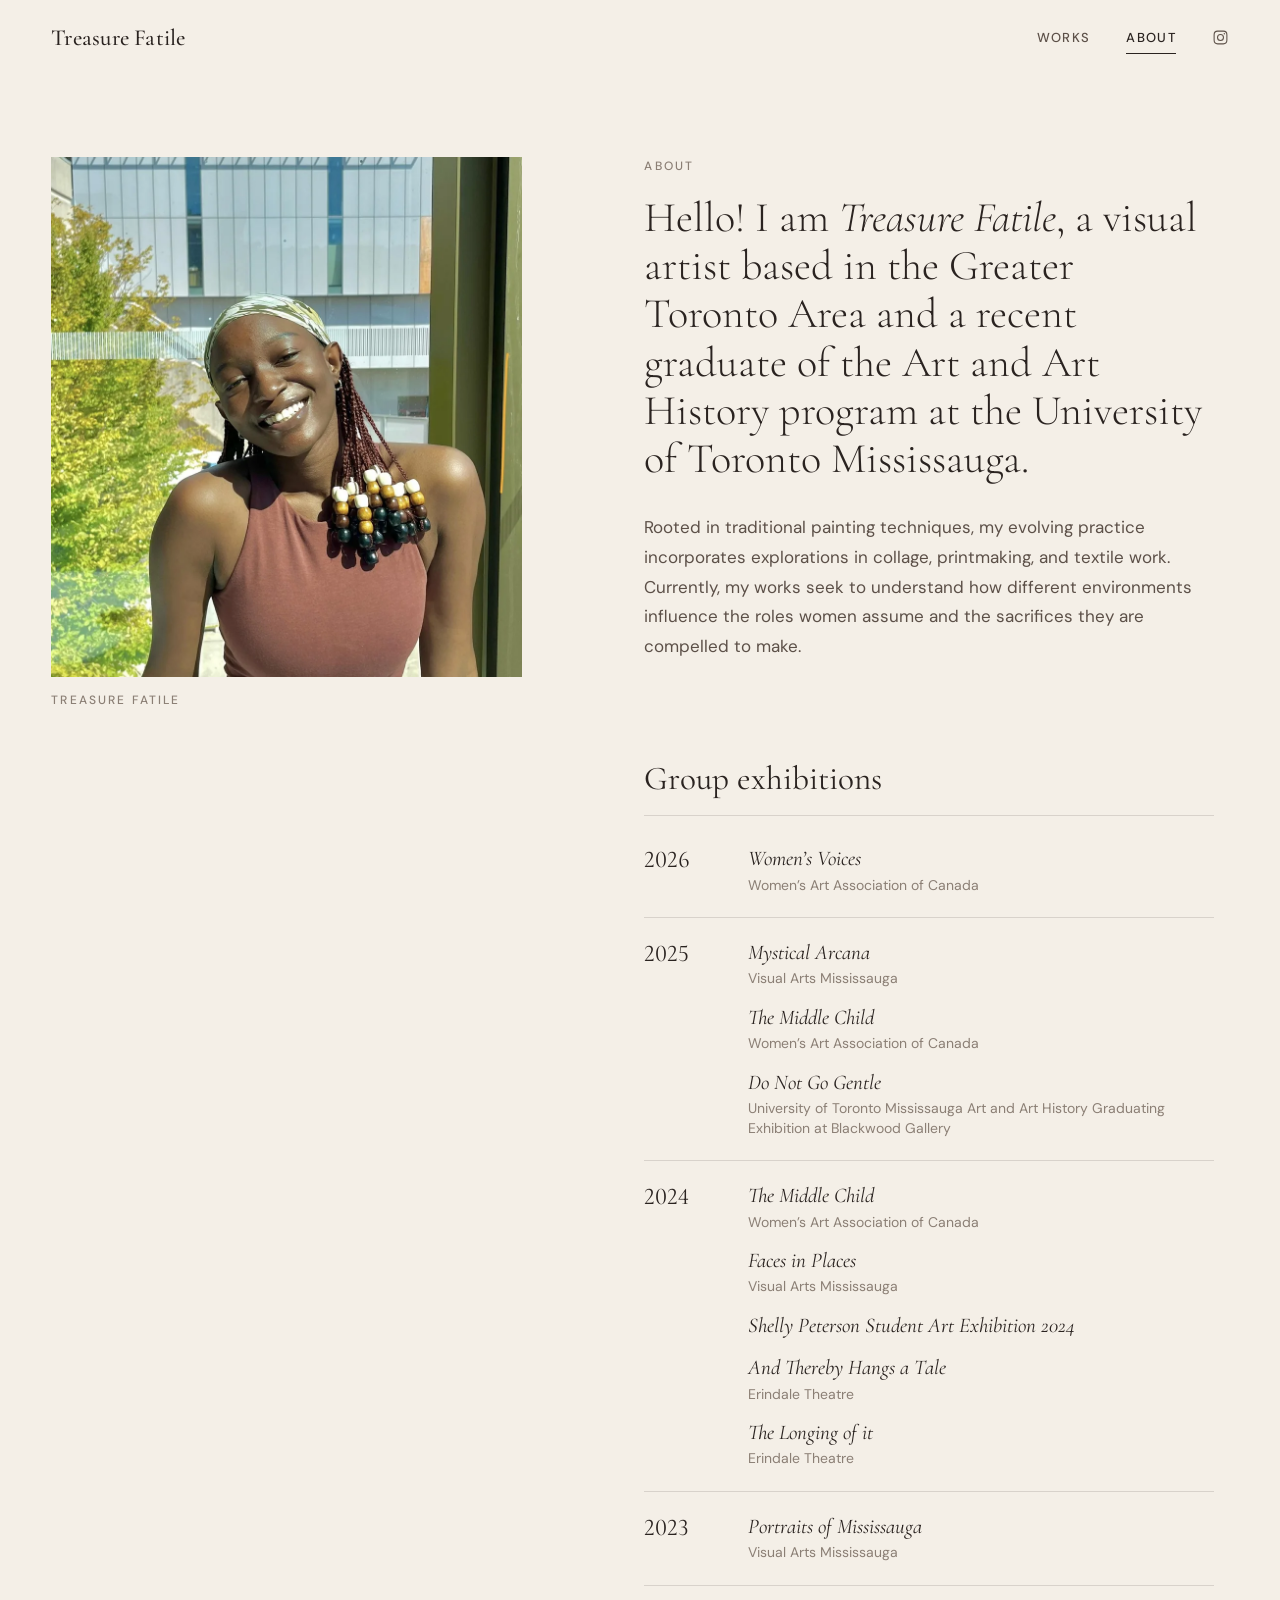
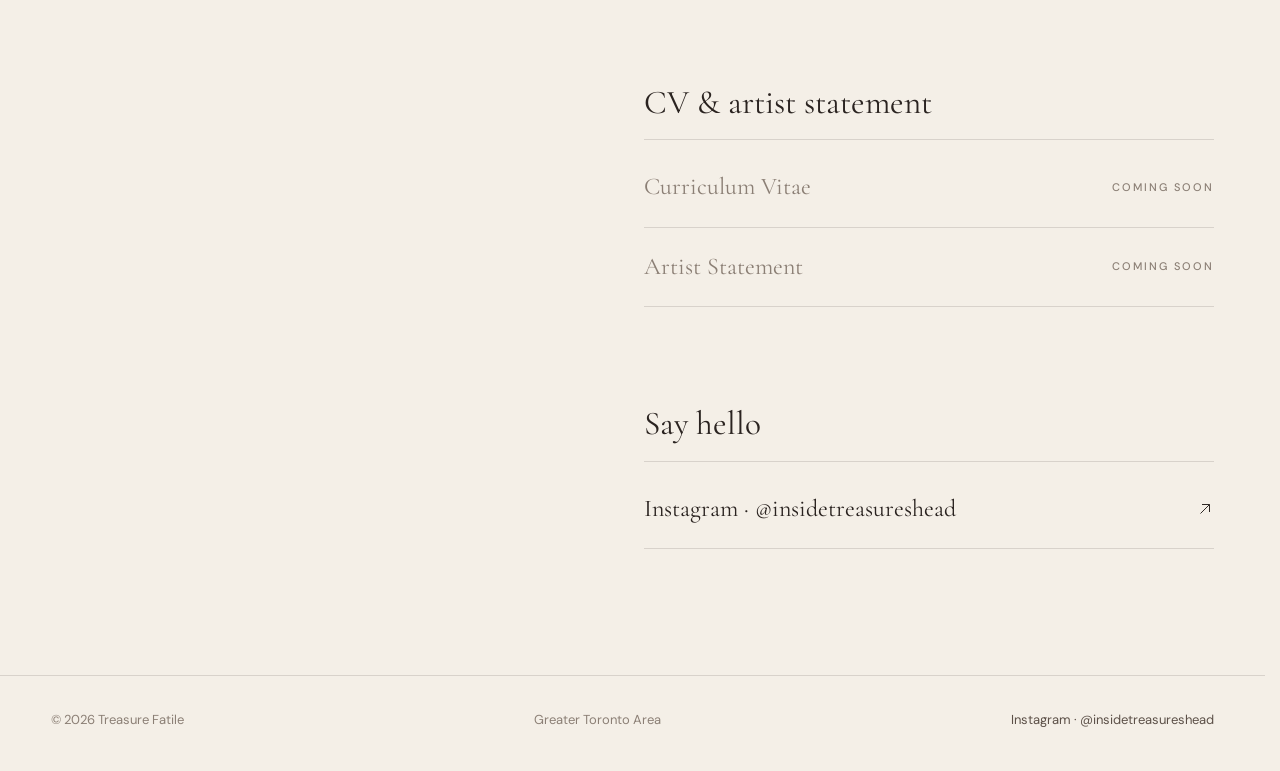
==== commit 0c7f15d3: "Use the CV's group exhibitions on the About page Replaces the exhibitions list with the Group Exhibi" ====
--- a/about.html
+++ b/about.html
@@ -58,19 +58,28 @@
           <section class="about-section" aria-labelledby="ex-title">
             <h2 id="ex-title" data-reveal>Group exhibitions</h2>
             <div class="ex-year" data-reveal>
+              <h3>2026</h3>
+              <ul>
+                  <li>
+                    <span class="ex-title">Women’s Voices</span>
+                    <span class="ex-venue">Women’s Art Association of Canada</span>
+                  </li>
+              </ul>
+            </div>
+            <div class="ex-year" data-reveal>
               <h3>2025</h3>
               <ul>
                   <li>
-                    <span class="ex-title">Bonde Artist Launch</span>
-                    <span class="ex-venue">Toronto</span>
+                    <span class="ex-title">Mystical Arcana</span>
+                    <span class="ex-venue">Visual Arts Mississauga</span>
                   </li>
                   <li>
-                    <span class="ex-title">The Middle Child Exhibition</span>
+                    <span class="ex-title">The Middle Child</span>
                     <span class="ex-venue">Women’s Art Association of Canada</span>
                   </li>
                   <li>
-                    <span class="ex-title">Do Not Go Gentle Into That Good Night</span>
-                    <span class="ex-venue">Art and Art History Graduating Exhibition</span>
+                    <span class="ex-title">Do Not Go Gentle</span>
+                    <span class="ex-venue">University of Toronto Mississauga Art and Art History Graduating Exhibition at Blackwood Gallery</span>
                   </li>
               </ul>
             </div>
@@ -78,27 +87,23 @@
               <h3>2024</h3>
               <ul>
                   <li>
-                    <span class="ex-title">The Middle Child Exhibition</span>
+                    <span class="ex-title">The Middle Child</span>
                     <span class="ex-venue">Women’s Art Association of Canada</span>
                   </li>
                   <li>
                     <span class="ex-title">Faces in Places</span>
-                    <span class="ex-venue">Visual Arts Mississauga Creative Residency Exhibition</span>
+                    <span class="ex-venue">Visual Arts Mississauga</span>
                   </li>
                   <li>
-                    <span class="ex-title">Shelly Peterson Student Art Exhibition</span>
-                  </li>
-                  <li>
-                    <span class="ex-title">Acorn Tri-Campus Art Festival</span>
-                    <span class="ex-venue">UTM Exhibition</span>
+                    <span class="ex-title">Shelly Peterson Student Art Exhibition 2024</span>
                   </li>
                   <li>
                     <span class="ex-title">And Thereby Hangs a Tale</span>
-                    <span class="ex-venue">Erindale Theatre, University of Toronto Mississauga</span>
+                    <span class="ex-venue">Erindale Theatre</span>
                   </li>
                   <li>
-                    <span class="ex-title">The Longing of It</span>
-                    <span class="ex-venue">Erindale Theatre, University of Toronto Mississauga</span>
+                    <span class="ex-title">The Longing of it</span>
+                    <span class="ex-venue">Erindale Theatre</span>
                   </li>
               </ul>
             </div>
@@ -106,7 +111,7 @@
               <h3>2023</h3>
               <ul>
                   <li>
-                    <span class="ex-title">Portraits of Mississauga Exhibition</span>
+                    <span class="ex-title">Portraits of Mississauga</span>
                     <span class="ex-venue">Visual Arts Mississauga</span>
                   </li>
               </ul>
--- a/assets/css/style.css
+++ b/assets/css/style.css
@@ -1370,8 +1370,13 @@
     grid-column: 1;
     grid-row: auto;
     margin-top: 0;
-    width: min(var(--w-sm, 100%), calc(74svh * var(--ratio)));
-    justify-self: var(--align-sm, start);
+    width: auto;
+    justify-self: stretch;
+  }
+
+  /* On phones the work runs edge to edge; captions keep the page margin. */
+  .flow__item .art-link {
+    margin-inline: calc(-1 * var(--gutter));
   }
 
   .flow-head {
@@ -1413,6 +1418,13 @@
 
   .caption__title {
     font-size: 20px;
+  }
+}
+
+/* Works page: one column on phones, so let the work run edge to edge there too. */
+@media (max-width: 559px) {
+  .card .art-link {
+    margin-inline: calc(-1 * var(--gutter));
   }
 }
 
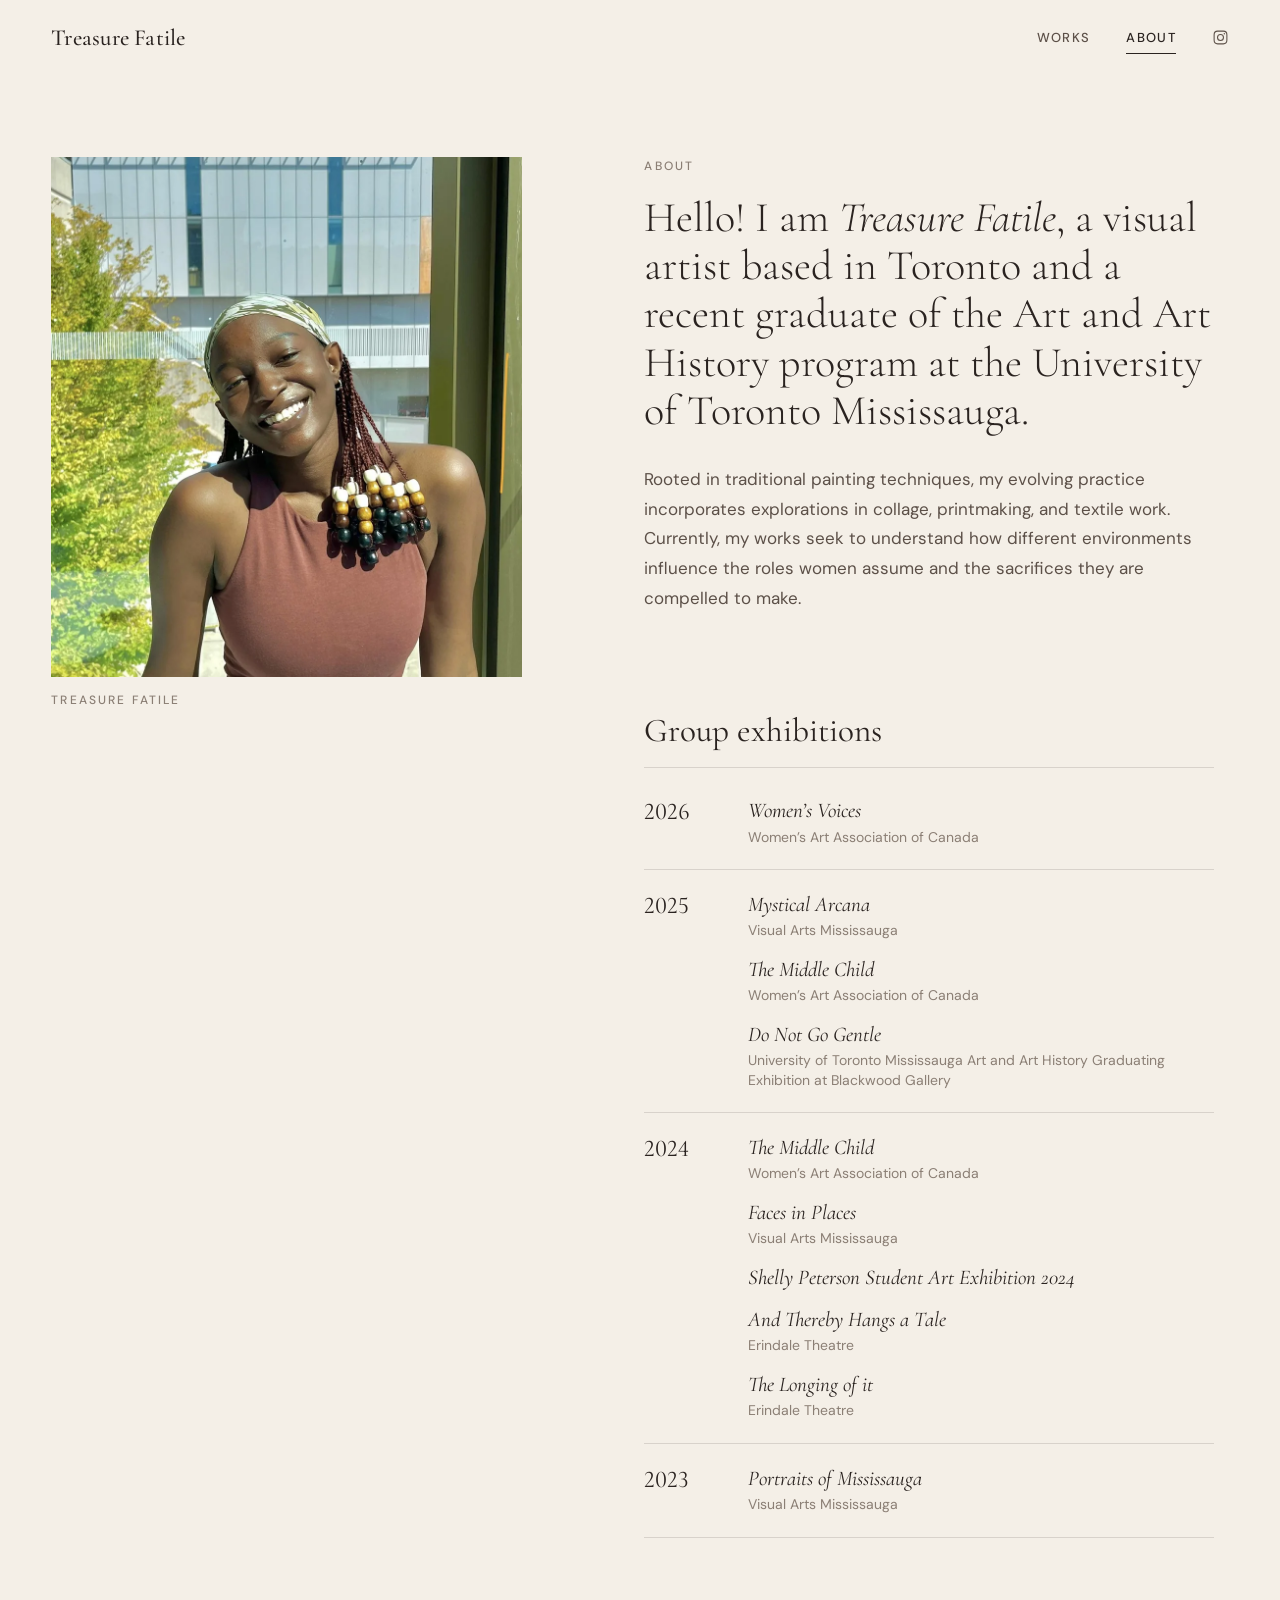
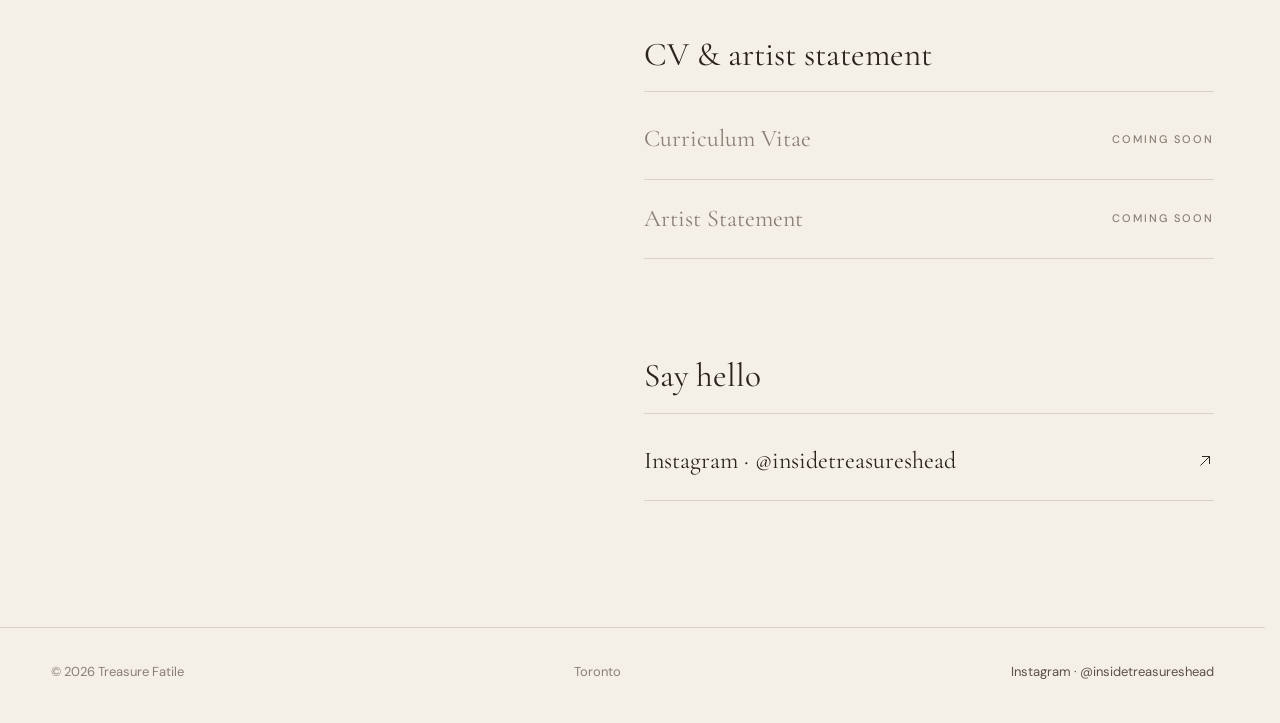
==== commit 1d471bf4: "Say Toronto instead of Greater Toronto Area; un-italicise quote phrase Co-Authored-By: Claude Opus 5" ====
--- a/about.html
+++ b/about.html
@@ -4,11 +4,11 @@
     <meta charset="utf-8" />
     <meta name="viewport" content="width=device-width, initial-scale=1, viewport-fit=cover" />
     <title>About | Treasure Fatile</title>
-    <meta name="description" content="Treasure Fatile is a visual artist based in the Greater Toronto Area and a graduate of the Art and Art History program at the University of Toronto Mississauga." />
+    <meta name="description" content="Treasure Fatile is a visual artist based in Toronto and a graduate of the Art and Art History program at the University of Toronto Mississauga." />
     <meta name="theme-color" content="#f4efe7" />
     <meta property="og:type" content="website" />
     <meta property="og:title" content="About | Treasure Fatile" />
-    <meta property="og:description" content="Treasure Fatile is a visual artist based in the Greater Toronto Area and a graduate of the Art and Art History program at the University of Toronto Mississauga." />
+    <meta property="og:description" content="Treasure Fatile is a visual artist based in Toronto and a graduate of the Art and Art History program at the University of Toronto Mississauga." />
     <meta property="og:image" content="assets/img/og.jpg" />
     <meta name="twitter:card" content="summary_large_image" />
     <link rel="icon" href="assets/img/favicon.svg" type="image/svg+xml" />
@@ -46,7 +46,7 @@
         <div class="about__body">
           <h1 class="eyebrow" data-reveal>About</h1>
           <p class="about__lead" data-reveal style="--d: 0.08s">
-            Hello! I am <em>Treasure Fatile</em>, a visual artist based in the Greater Toronto Area and a recent
+            Hello! I am <em>Treasure Fatile</em>, a visual artist based in Toronto and a recent
             graduate of the Art and Art History program at the University of Toronto Mississauga.
           </p>
           <p class="about__text" data-reveal style="--d: 0.16s">
@@ -149,7 +149,7 @@
     <footer class="site-footer">
       <div class="wrap">
         <span>&copy; <span data-current-year>2026</span> Treasure Fatile</span>
-        <span>Greater Toronto Area</span>
+        <span>Toronto</span>
         <a href="https://www.instagram.com/insidetreasureshead/" target="_blank" rel="noopener">Instagram &middot; @insidetreasureshead</a>
       </div>
     </footer>
--- a/assets/css/style.css
+++ b/assets/css/style.css
@@ -556,7 +556,7 @@
 }
 
 .statement blockquote em {
-  font-style: italic;
+  font-style: normal;
   color: var(--accent);
 }
 
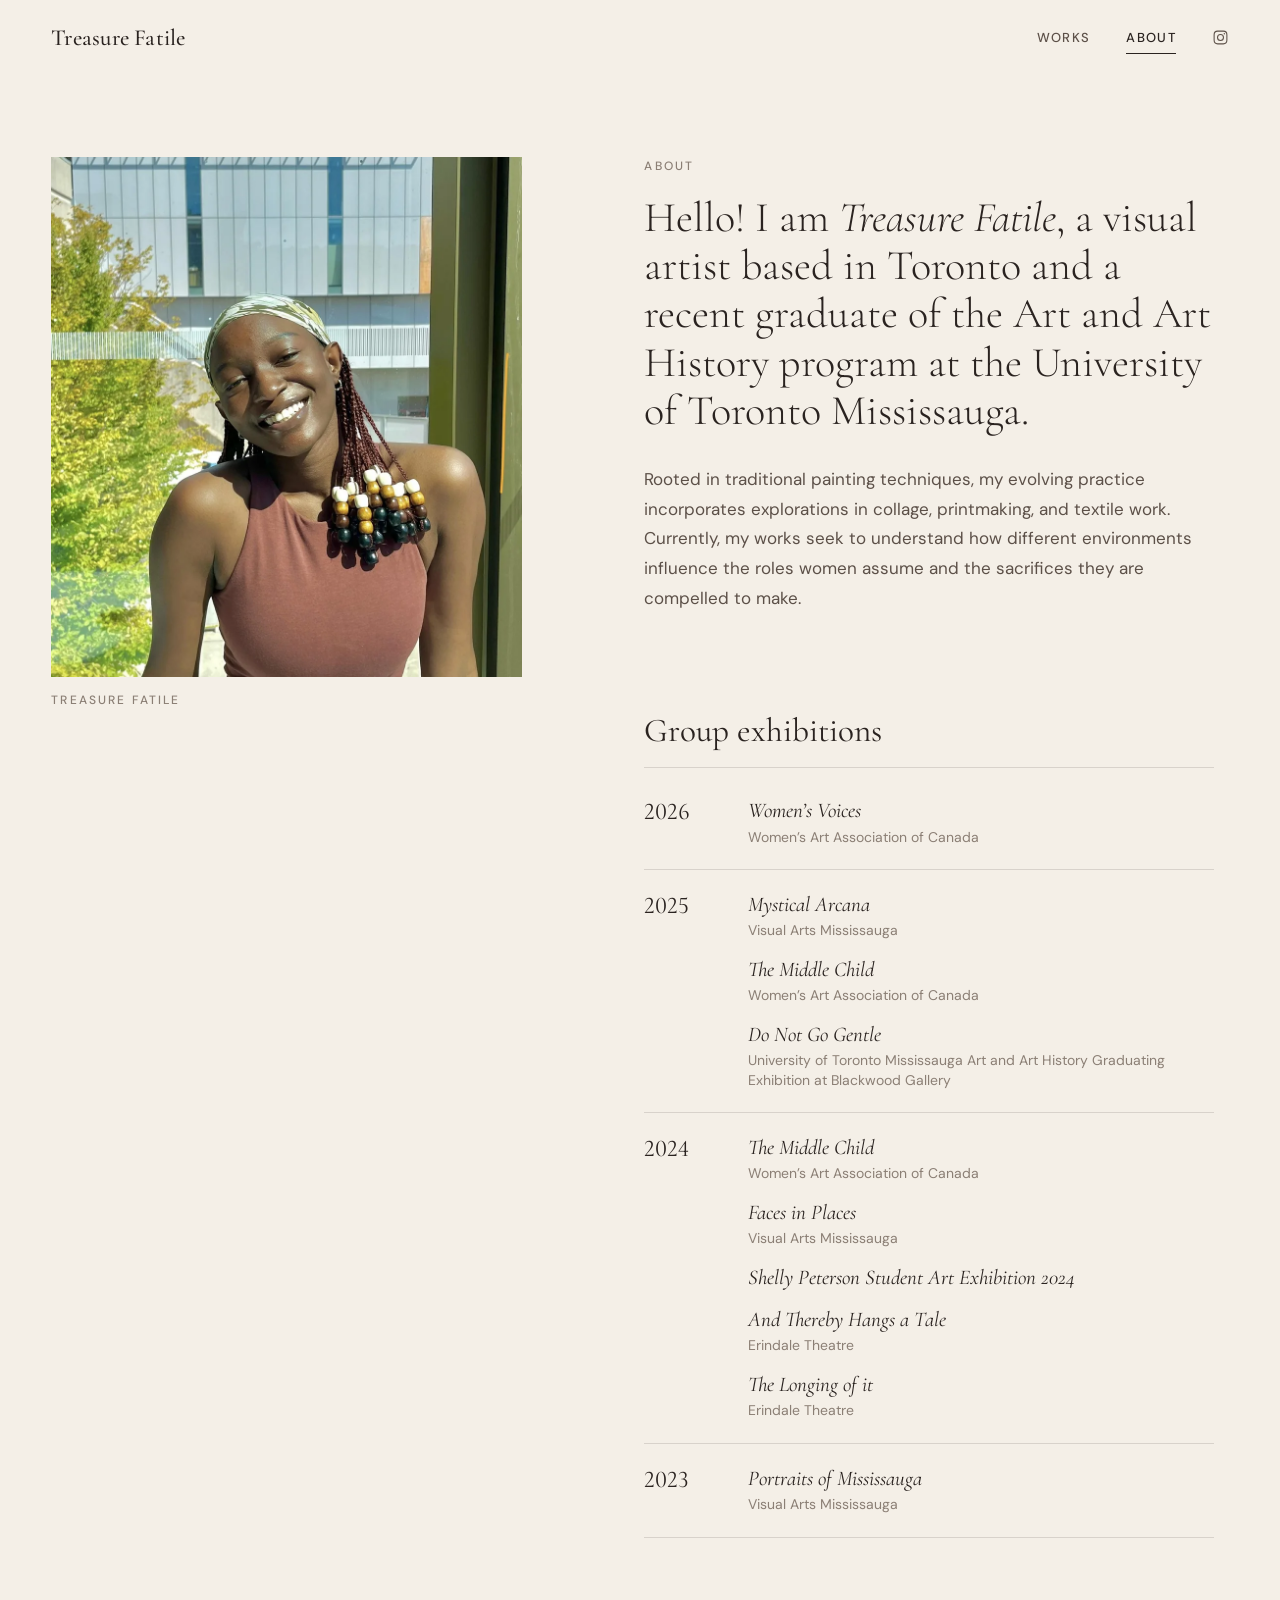
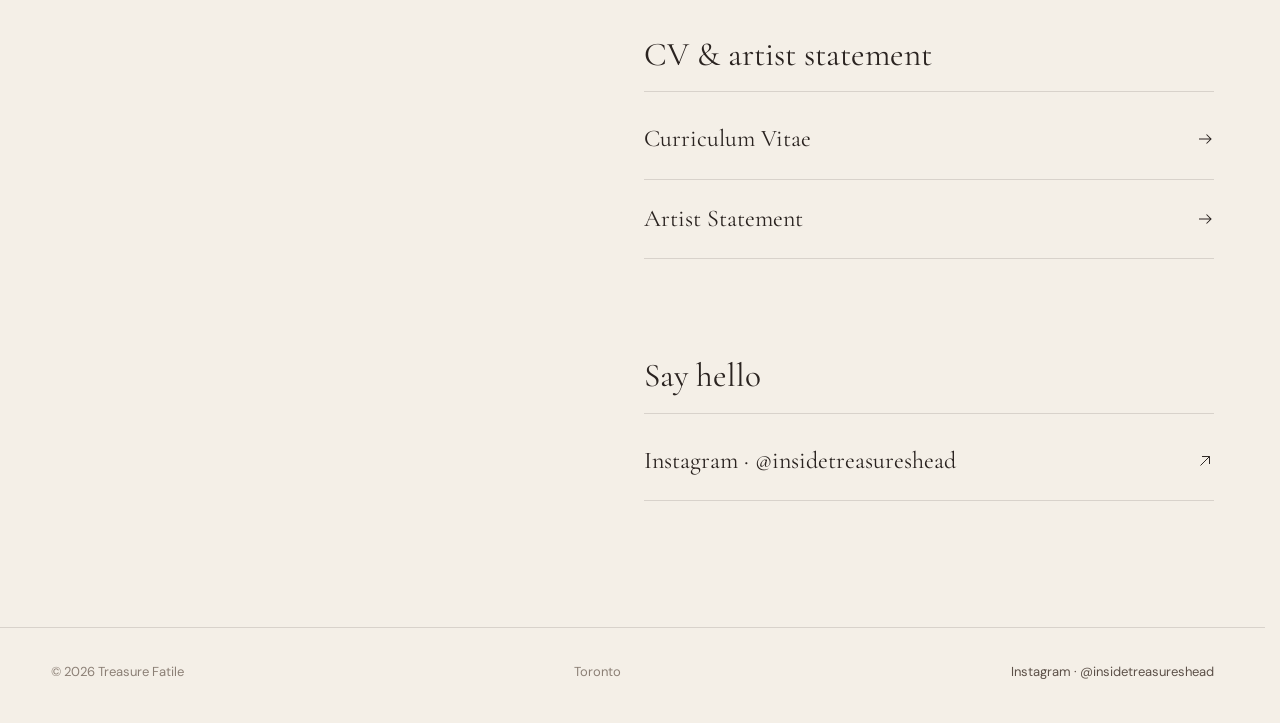
==== commit 53f6dc0f: "Add CV and artist statement pages cv.html carries Treasure's CV (education, exhibitions, curatorial " ====
--- a/about.html
+++ b/about.html
@@ -14,12 +14,12 @@
     <link rel="icon" href="assets/img/favicon.svg" type="image/svg+xml" />
     <link rel="preload" href="assets/fonts/cormorant-garamond-latin-300-normal.woff2" as="font" type="font/woff2" crossorigin />
     <link rel="preload" href="assets/fonts/dm-sans-latin-wght-normal.woff2" as="font" type="font/woff2" crossorigin />
-    <link rel="stylesheet" href="assets/css/fonts.css" />
-    <link rel="stylesheet" href="assets/css/style.css" />
+    <link rel="stylesheet" href="assets/css/fonts.css?v=4" />
+    <link rel="stylesheet" href="assets/css/style.css?v=4" />
     <script>document.documentElement.classList.add("js");</script>
-    <script src="assets/js/data.js" defer></script>
-    <script src="assets/js/images.js" defer></script>
-    <script src="assets/js/main.js" defer></script>
+    <script src="assets/js/data.js?v=4" defer></script>
+    <script src="assets/js/images.js?v=4" defer></script>
+    <script src="assets/js/main.js?v=4" defer></script>
   </head>
   <body data-page="about">
     <a class="skip" href="#main">Skip to content</a>
@@ -120,16 +120,12 @@
 
           <section class="about-section" aria-labelledby="docs-title">
             <h2 id="docs-title" data-reveal>CV &amp; artist statement</h2>
-            <!--
-              When the files are ready, replace each <span class="doc-link doc-link--pending"> ... </span> with a link, e.g.
-              <a class="doc-link" href="assets/docs/treasure-fatile-cv.pdf" target="_blank" rel="noopener">Curriculum Vitae <svg class="arrow" viewBox="0 0 24 24" fill="none" stroke="currentColor" stroke-width="1.3" aria-hidden="true"><path d="M6 18L18 6M8 6h10v10"/></svg></a>
-            -->
             <ul class="doc-links" data-reveal>
               <li>
-                <span class="doc-link doc-link--pending">Curriculum Vitae <span class="eyebrow">Coming soon</span></span>
+                <a class="doc-link doc-link--internal" href="cv.html">Curriculum Vitae <svg class="arrow" viewBox="0 0 24 24" fill="none" stroke="currentColor" stroke-width="1.4" aria-hidden="true"><path d="M4 12h16M14 6l6 6-6 6"/></svg></a>
               </li>
               <li>
-                <span class="doc-link doc-link--pending">Artist Statement <span class="eyebrow">Coming soon</span></span>
+                <a class="doc-link doc-link--internal" href="statement.html">Artist Statement <svg class="arrow" viewBox="0 0 24 24" fill="none" stroke="currentColor" stroke-width="1.4" aria-hidden="true"><path d="M4 12h16M14 6l6 6-6 6"/></svg></a>
               </li>
             </ul>
           </section>
--- a/assets/css/style.css
+++ b/assets/css/style.css
@@ -218,12 +218,12 @@
 }
 
 .nav a:hover,
-.nav a[aria-current="page"] {
+.nav a[aria-current] {
   color: var(--ink);
 }
 
 .nav a:hover::after,
-.nav a[aria-current="page"]::after {
+.nav a[aria-current]::after {
   transform: scaleX(1);
   transform-origin: left;
 }
@@ -345,63 +345,7 @@
   letter-spacing: 0.01em;
 }
 
-/* Home: hero ---------------------------------------------------------------- */
-
-.hero {
-  position: relative;
-  min-height: 100svh;
-  padding-top: calc(var(--header-h) + 3vh);
-  padding-bottom: 6vh;
-  display: flex;
-  align-items: center;
-}
-
-.hero .wrap {
-  display: grid;
-  grid-template-columns: repeat(12, minmax(0, 1fr));
-  column-gap: 24px;
-  align-items: center;
-}
-
-.hero__text {
-  grid-column: 1 / span 6;
-  position: relative;
-  z-index: 1;
-}
-
-.hero__name {
-  font-family: var(--serif);
-  font-weight: 300;
-  font-size: clamp(58px, 9.6vw, 158px);
-  line-height: 0.88;
-  letter-spacing: -0.015em;
-  margin: 22px 0 0;
-}
-
-.hero__name span {
-  display: block;
-}
-
-.hero__name span + span {
-  font-style: italic;
-  padding-left: 0.62em;
-}
-
-.hero__lede {
-  margin: 34px 0 0;
-  max-width: 30ch;
-  font-family: var(--serif);
-  font-size: clamp(20px, 1.8vw, 25px);
-  line-height: 1.4;
-  color: var(--ink-2);
-}
-
-.hero__links {
-  margin-top: 40px;
-  display: flex;
-  flex-wrap: wrap;
-  gap: 14px 28px;
-}
+/* Buttons ------------------------------------------------------------------- */
 
 .btn-line {
   display: inline-flex;
@@ -420,241 +364,248 @@
   border-color: var(--ink);
 }
 
-.btn-line:hover .arrow {
-  transform: translateX(4px);
-}
-
-.btn-line--down:hover .arrow {
-  transform: translateY(3px);
-}
-
-.hero__media {
-  grid-column: 7 / span 6;
-  display: flex;
-  flex-direction: column;
-  align-items: center;
-}
-
-.hero__frame {
-  --frame-h: min(70svh, 680px);
+/* Home: one work fills the screen ------------------------------------------ */
+
+.is-landing,
+.is-landing body {
+  height: 100%;
+  overflow: hidden;
+  scrollbar-gutter: auto;
+}
+
+.landing {
+  --on-image: #f8f4ee;
+  --panel: rgba(22, 17, 14, 0.8);
   position: relative;
-  width: 100%;
-  height: var(--frame-h);
-}
-
-.hero__slide {
+  height: 100vh;
+  height: 100dvh;
+  overflow: hidden;
+  background: #1d1714;
+  color: var(--on-image);
+  touch-action: pan-y;
+}
+
+.landing__slides {
   position: absolute;
   inset: 0;
-  display: flex;
-  align-items: flex-end;
-  justify-content: center;
-  opacity: 0;
-  visibility: hidden;
-  transition:
-    opacity 2s var(--ease),
-    visibility 0s linear 2s;
-}
-
-.hero__slide.is-active {
-  opacity: 1;
-  visibility: visible;
-  transition:
-    opacity 2s var(--ease),
-    visibility 0s;
-}
-
-.hero__slide .art-link {
-  width: min(100%, calc(var(--frame-h) * var(--ratio)));
-}
-
-.hero__slide .art__panel img {
-  transform: scale(1.04);
-  transition:
-    opacity 1s var(--ease),
-    transform 8s linear;
-}
-
-.hero__slide.is-active .art__panel.is-loaded img {
-  transform: scale(1);
-}
-
-.hero__caption {
-  margin-top: 18px;
-  height: 1.5em;
-  position: relative;
-  width: 100%;
-  text-align: center;
-  font-family: var(--serif);
-  font-style: italic;
-  font-size: 18px;
-  color: var(--ink-2);
-}
-
-.hero__caption span {
+}
+
+/* The new work fades in over the old one, which only disappears once covered. */
+.landing__slide {
   position: absolute;
   inset: 0;
+  margin: 0;
+  overflow: hidden;
+  background: var(--tone, #1d1714);
   opacity: 0;
-  transform: translateY(6px);
+  z-index: 0;
+  transition: opacity 0s linear 1.8s;
+}
+
+.landing__slide.is-active {
+  opacity: 1;
+  z-index: 1;
+  transition: opacity 1.8s var(--ease);
+}
+
+.landing__slide::before {
+  content: "";
+  position: absolute;
+  inset: -24px;
+  background: var(--lqip) var(--focus, 50% 50%) / cover no-repeat;
+  filter: blur(20px);
+}
+
+.landing__slide img,
+.landing__fallback {
+  position: absolute;
+  inset: 0;
+  width: 100%;
+  height: 100%;
+  object-fit: cover;
+  object-position: var(--focus, 50% 50%);
+}
+
+.landing__slide img {
+  opacity: 0;
+  transform: scale(1.06);
   transition:
     opacity 1.2s var(--ease),
-    transform 1.2s var(--ease-out);
-}
-
-.hero__caption span.is-active {
+    transform 0s linear 1.8s;
+}
+
+.landing__slide.is-loaded img {
   opacity: 1;
+}
+
+/* A slow drift inward while a work is on screen. */
+.landing__slide.is-active.is-loaded img {
   transform: none;
-  transition-delay: 0.5s;
-}
-
-.scroll-cue {
-  position: absolute;
-  left: 50%;
-  bottom: 22px;
-  transform: translateX(-50%);
-  width: 1px;
-  height: 48px;
-  overflow: hidden;
-}
-
-.scroll-cue::after {
+  transition:
+    opacity 1.2s var(--ease),
+    transform 11s cubic-bezier(0.25, 0.1, 0.25, 1);
+}
+
+/* Soft shade at the top and bottom so the menu and label stay readable. */
+.landing::after {
   content: "";
   position: absolute;
   inset: 0;
-  background: var(--ink-3);
-  animation: cue 2.6s var(--ease) infinite;
-}
-
-@keyframes cue {
-  0% {
-    transform: translateY(-100%);
-  }
-  55%,
-  100% {
-    transform: translateY(100%);
-  }
-}
-
-/* Home: statement ----------------------------------------------------------- */
-
-.statement {
-  padding-block: clamp(80px, 16vh, 180px);
-  text-align: center;
-}
-
-.statement figure {
-  margin: 0;
-}
-
-.statement blockquote {
-  margin: 0 auto;
-  max-width: 24ch;
-  font-family: var(--serif);
-  font-weight: 300;
-  font-size: clamp(30px, 4.2vw, 58px);
-  line-height: 1.16;
-  letter-spacing: -0.005em;
-}
-
-.statement blockquote em {
-  font-style: normal;
-  color: var(--accent);
-}
-
-.statement figcaption {
-  margin-top: 30px;
-}
-
-/* Home: flowing works ------------------------------------------------------- */
-
-.flow-head {
-  display: flex;
+  z-index: 2;
+  pointer-events: none;
+  background:
+    linear-gradient(to bottom, rgba(16, 11, 9, 0.5), rgba(16, 11, 9, 0) 24%),
+    linear-gradient(to top, rgba(16, 11, 9, 0.32), rgba(16, 11, 9, 0) 22%);
+}
+
+.landing__label,
+.landing__next,
+.landing__peek {
+  position: absolute;
+  z-index: 3;
+}
+
+.landing__label {
+  left: var(--gutter);
+  bottom: clamp(24px, 5.5vh, 52px);
+  display: inline-flex;
   align-items: baseline;
-  justify-content: space-between;
-  gap: 24px;
-  padding-bottom: 22px;
-  border-bottom: 1px solid var(--line);
-  margin-bottom: clamp(56px, 10vh, 120px);
-}
-
-.section-title {
-  font-family: var(--serif);
-  font-weight: 300;
-  font-size: clamp(34px, 4vw, 54px);
-  line-height: 1;
-  margin: 0;
-}
-
-.flow {
+  gap: 12px;
+  max-width: calc(100% - 2 * var(--gutter) - 240px);
+  padding: 13px 22px 14px;
+  background: var(--panel);
+  -webkit-backdrop-filter: blur(8px);
+  backdrop-filter: blur(8px);
+  color: var(--on-image);
+  transition:
+    background-color 0.45s var(--ease),
+    opacity 0.45s var(--ease),
+    transform 0.6s var(--ease-out);
+}
+
+.landing__label:hover {
+  background: rgba(22, 17, 14, 0.94);
+}
+
+.landing__label.is-changing {
+  opacity: 0;
+  transform: translateY(6px);
+}
+
+.landing__title {
+  min-width: 0;
+  overflow: hidden;
+  text-overflow: ellipsis;
+  white-space: nowrap;
+  font-family: var(--serif);
+  font-style: italic;
+  font-size: 21px;
+  line-height: 1.25;
+}
+
+.landing__sep {
+  flex: none;
+  color: rgba(248, 244, 238, 0.45);
+}
+
+.landing__year {
+  flex: none;
+  font-size: 12px;
+  font-weight: 500;
+  letter-spacing: 0.2em;
+}
+
+.landing__next {
+  right: var(--gutter);
+  top: 50%;
+  width: 64px;
+  height: 64px;
+  margin-top: -32px;
   display: grid;
-  grid-template-columns: repeat(12, minmax(0, 1fr));
-  column-gap: 24px;
-  row-gap: clamp(72px, 15vh, 180px);
-  align-items: start;
-}
-
-.flow__item {
-  margin: 0;
-  grid-column: var(--col);
-  grid-row: var(--row);
-  margin-top: var(--offset, 0);
-  /* Never taller than the screen, never cropped. */
-  width: min(100%, calc(80svh * var(--ratio)));
-  justify-self: var(--justify, start);
-}
-
-.flow__item[data-speed] {
-  will-change: translate;
-}
-
-/* Home: closing links ------------------------------------------------------- */
-
-.closing {
-  padding-block: clamp(110px, 22vh, 240px) clamp(60px, 12vh, 140px);
-}
-
-.closing__links {
-  display: grid;
-  grid-template-columns: 1fr 1fr;
-  border-top: 1px solid var(--line);
-}
-
-.big-link {
-  display: flex;
-  align-items: flex-end;
-  justify-content: space-between;
-  gap: 24px;
-  padding: 36px 0 34px;
-  border-bottom: 1px solid var(--line);
-  font-family: var(--serif);
-  font-weight: 300;
-  font-size: clamp(30px, 4vw, 56px);
-  line-height: 1.05;
-  transition: color 0.5s var(--ease);
-}
-
-.big-link + .big-link {
-  padding-left: 32px;
-  border-left: 1px solid var(--line);
-}
-
-.big-link small {
-  display: block;
-  margin-bottom: 12px;
-}
-
-.big-link .arrow {
-  width: 0.6em;
-  height: 0.6em;
-  flex: none;
-  margin-bottom: 0.18em;
-}
-
-.big-link:hover {
-  color: var(--accent);
-}
-
-.big-link:hover .arrow {
-  transform: translate(6px, -6px);
+  place-items: center;
+  background: var(--panel);
+  -webkit-backdrop-filter: blur(8px);
+  backdrop-filter: blur(8px);
+  color: var(--on-image);
+  transition: background-color 0.45s var(--ease);
+}
+
+.landing__next svg {
+  width: 24px;
+  height: 24px;
+  transition: transform 0.6s var(--ease-out);
+}
+
+.landing__next:hover {
+  background: rgba(22, 17, 14, 0.94);
+}
+
+.landing__next:hover svg {
+  transform: translateX(3px);
+}
+
+.landing__peek {
+  right: var(--gutter);
+  bottom: clamp(24px, 5.5vh, 52px);
+  width: 200px;
+  aspect-ratio: 16 / 10;
+  padding: 0;
+  overflow: hidden;
+  border: 2px solid rgba(248, 244, 238, 0.92);
+  outline: 1px solid rgba(16, 11, 9, 0.5);
+  background: #1d1714;
+}
+
+.landing__peek img {
+  width: 100%;
+  height: 100%;
+  object-fit: cover;
+  opacity: 0;
+  transition:
+    opacity 0.6s var(--ease),
+    transform 1.2s var(--ease-out);
+}
+
+.landing__peek img.is-loaded {
+  opacity: 1;
+}
+
+.landing__peek:hover img {
+  transform: scale(1.06);
+}
+
+.landing__next[hidden],
+.landing__peek[hidden] {
+  display: none;
+}
+
+.landing__label:focus-visible,
+.landing__next:focus-visible,
+.landing__peek:focus-visible {
+  outline: 2px solid var(--on-image);
+  outline-offset: 3px;
+}
+
+/* Menu sits on the image in light type. */
+.is-landing .site-header {
+  color: var(--bg);
+}
+
+.is-landing .wordmark {
+  color: #fbf8f3;
+  text-shadow: 0 1px 12px rgba(16, 11, 9, 0.25);
+}
+
+.is-landing .nav a {
+  color: rgba(251, 248, 243, 0.84);
+}
+
+.is-landing .nav a:hover {
+  color: #fff;
+}
+
+.is-landing .skip {
+  z-index: 50;
 }
 
 /* Footer -------------------------------------------------------------------- */
@@ -901,7 +852,8 @@
   margin: 0;
 }
 
-.about__portrait .art {
+.about__portrait .art,
+.about__portrait .art-link {
   max-width: 520px;
 }
 
@@ -1022,12 +974,169 @@
   height: 18px;
 }
 
-.doc-link--pending {
+a.doc-link--internal:hover .arrow {
+  transform: translateX(4px);
+}
+
+/* Breadcrumb above a sub-page title, e.g. "About / CV". */
+.crumb a {
+  color: inherit;
+  border-bottom: 1px solid var(--line);
+  transition:
+    color 0.4s var(--ease),
+    border-color 0.4s var(--ease);
+}
+
+.crumb a:hover {
+  color: var(--ink);
+  border-color: currentColor;
+}
+
+/* Artist statement ---------------------------------------------------------- */
+
+.about__title {
+  font-family: var(--serif);
+  font-weight: 300;
+  font-size: clamp(46px, 5.6vw, 84px);
+  line-height: 0.95;
+  letter-spacing: -0.01em;
+  margin: 18px 0 0;
+}
+
+.prose {
+  margin-top: clamp(28px, 5vh, 48px);
+  max-width: 34em;
+  font-family: var(--serif);
+  font-size: clamp(20px, 1.5vw, 22.5px);
+  line-height: 1.62;
+}
+
+.prose p {
+  margin: 0 0 1.15em;
+}
+
+.prose a {
+  border-bottom: 1px solid var(--line);
+  transition:
+    color 0.4s var(--ease),
+    border-color 0.4s var(--ease);
+}
+
+.prose a:hover {
+  color: var(--accent);
+  border-color: currentColor;
+}
+
+/* CV ------------------------------------------------------------------------ */
+
+.cv__body {
+  display: grid;
+  grid-template-columns: repeat(12, minmax(0, 1fr));
+  column-gap: 24px;
+  padding-bottom: clamp(80px, 14vh, 160px);
+}
+
+.cv-section {
+  grid-column: 1 / -1;
+  display: grid;
+  grid-template-columns: repeat(12, minmax(0, 1fr));
+  column-gap: 24px;
+  padding-block: clamp(36px, 6vh, 64px);
+  border-top: 1px solid var(--line);
+}
+
+.cv-section > h2 {
+  grid-column: 1 / span 3;
+  align-self: start;
+  position: sticky;
+  top: 28px;
+  margin: 0;
+  font-family: var(--serif);
+  font-weight: 400;
+  font-size: clamp(26px, 2.4vw, 34px);
+  line-height: 1.1;
+  transition: top 0.7s var(--ease-out);
+}
+
+.header-shown .cv-section > h2 {
+  top: calc(var(--header-h) + 24px);
+}
+
+.cv-section > .cv-content,
+.cv-next > .doc-links {
+  grid-column: 4 / span 9;
+}
+
+.cv-sub {
+  margin: 0 0 4px;
+}
+
+.cv-list {
+  list-style: none;
+  margin: 0;
+  padding: 0;
+}
+
+.cv-row {
+  display: grid;
+  grid-template-columns: minmax(0, 1fr) auto;
+  column-gap: 32px;
+  align-items: baseline;
+  padding-block: 16px;
+  border-bottom: 1px solid var(--line);
+}
+
+.cv-title {
+  display: block;
+  font-family: var(--serif);
+  font-style: italic;
+  font-size: 21px;
+  line-height: 1.25;
+}
+
+.cv-title--plain {
+  font-style: normal;
+}
+
+.cv-where {
+  display: block;
+  margin-top: 3px;
+  font-size: 14px;
   color: var(--ink-3);
 }
 
-.doc-link--pending .eyebrow {
-  font-size: 11px;
+.cv-date {
+  font-size: 13px;
+  color: var(--ink-3);
+  white-space: nowrap;
+  font-variant-numeric: lining-nums;
+}
+
+.cv-points {
+  grid-column: 1 / -1;
+  margin: 12px 0 2px;
+  padding-left: 1.1em;
+  display: grid;
+  gap: 6px;
+  font-size: 15px;
+  line-height: 1.65;
+  color: var(--ink-2);
+  max-width: 70ch;
+}
+
+.cv-points li::marker {
+  color: var(--ink-3);
+}
+
+.cv-note {
+  margin: 14px 0 0;
+  font-size: 14px;
+  color: var(--ink-3);
+}
+
+.cv-next {
+  border-top: 0;
+  padding-top: 0;
 }
 
 /* Lightbox ------------------------------------------------------------------ */
@@ -1233,28 +1342,6 @@
 }
 
 @media (max-width: 960px) {
-  .hero .wrap {
-    row-gap: 48px;
-  }
-
-  .hero__text,
-  .hero__media {
-    grid-column: 1 / -1;
-  }
-
-  .hero {
-    min-height: auto;
-    padding-top: calc(var(--header-h) + 8vh);
-  }
-
-  .hero__frame {
-    --frame-h: min(62svh, 560px);
-  }
-
-  .scroll-cue {
-    display: none;
-  }
-
   .year__label {
     grid-column: 1 / -1;
     position: static;
@@ -1278,8 +1365,24 @@
     margin-bottom: 56px;
   }
 
-  .about__portrait .art {
+  .about__portrait .art,
+  .about__portrait .art-link {
     max-width: 440px;
+  }
+
+  .cv-section {
+    padding-block: 32px 40px;
+  }
+
+  .cv-section > h2,
+  .cv-section > .cv-content,
+  .cv-next > .doc-links {
+    grid-column: 1 / -1;
+  }
+
+  .cv-section > h2 {
+    position: static;
+    margin-bottom: 8px;
   }
 
   .about__body {
@@ -1361,35 +1464,34 @@
     letter-spacing: 0.08em;
   }
 
-  .flow {
-    grid-template-columns: minmax(0, 1fr);
-    row-gap: 72px;
-  }
-
-  .flow__item {
-    grid-column: 1;
-    grid-row: auto;
+  /* Home: smaller controls, label and arrow along the bottom. */
+  .landing__label {
+    bottom: max(20px, env(safe-area-inset-bottom));
+    max-width: calc(100% - 2 * var(--gutter) - 60px);
+    padding: 11px 16px 12px;
+    gap: 10px;
+  }
+
+  .landing__title {
+    font-size: 18px;
+    white-space: normal;
+  }
+
+  .landing__year {
+    font-size: 11px;
+    letter-spacing: 0.16em;
+  }
+
+  .landing__next {
+    top: auto;
+    bottom: max(20px, env(safe-area-inset-bottom));
     margin-top: 0;
-    width: auto;
-    justify-self: stretch;
-  }
-
-  /* On phones the work runs edge to edge; captions keep the page margin. */
-  .flow__item .art-link {
-    margin-inline: calc(-1 * var(--gutter));
-  }
-
-  .flow-head {
-    margin-bottom: 48px;
-  }
-
-  .closing__links {
-    grid-template-columns: 1fr;
-  }
-
-  .big-link + .big-link {
-    padding-left: 0;
-    border-left: 0;
+    width: 48px;
+    height: 48px;
+  }
+
+  .landing__peek {
+    display: none;
   }
 
   .filters .wrap {
@@ -1416,8 +1518,28 @@
     gap: 10px;
   }
 
+  .cv-row {
+    grid-template-columns: minmax(0, 1fr);
+    row-gap: 6px;
+  }
+
+  .cv-title {
+    font-size: 20px;
+  }
+
   .caption__title {
     font-size: 20px;
+  }
+}
+
+/* Short screens (a phone on its side): skip the next-work preview. */
+@media (max-height: 560px) {
+  .landing__peek {
+    display: none;
+  }
+
+  .landing__label {
+    max-width: calc(100% - 2 * var(--gutter) - 90px);
   }
 }
 
